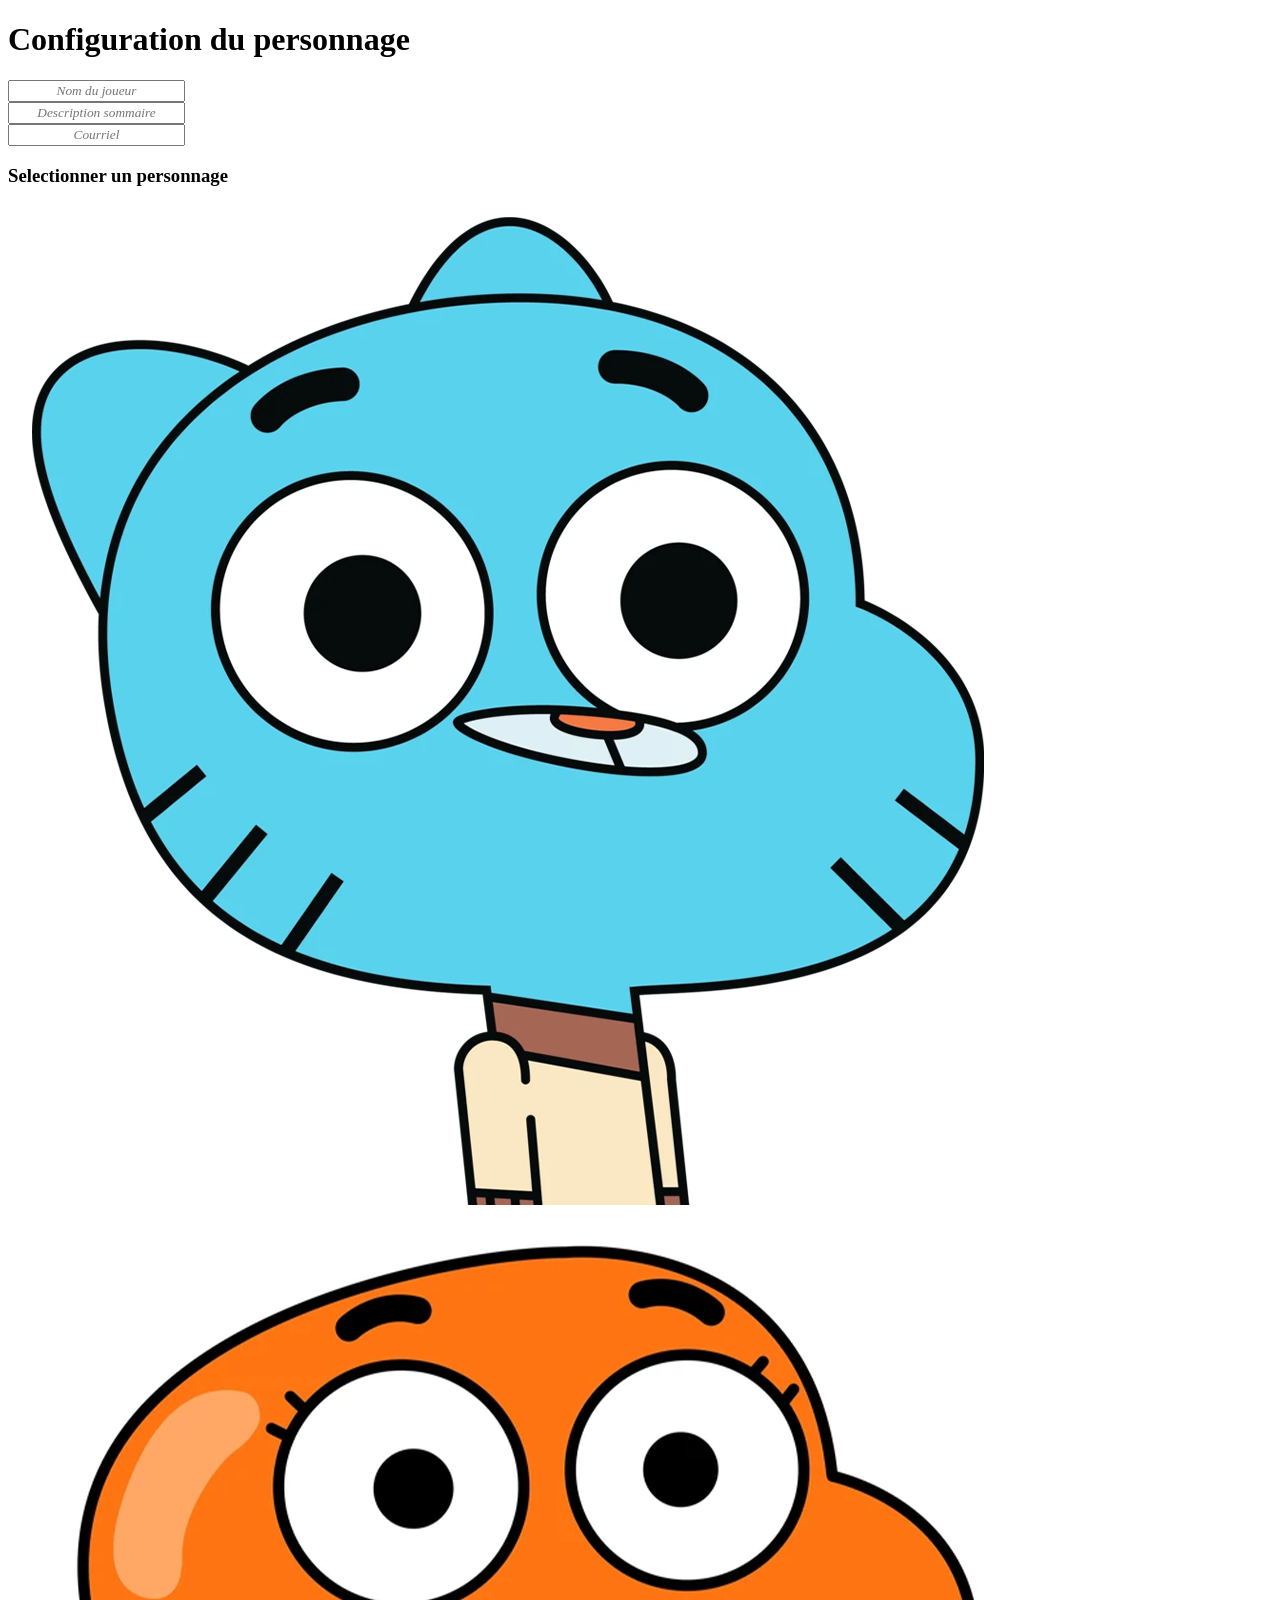
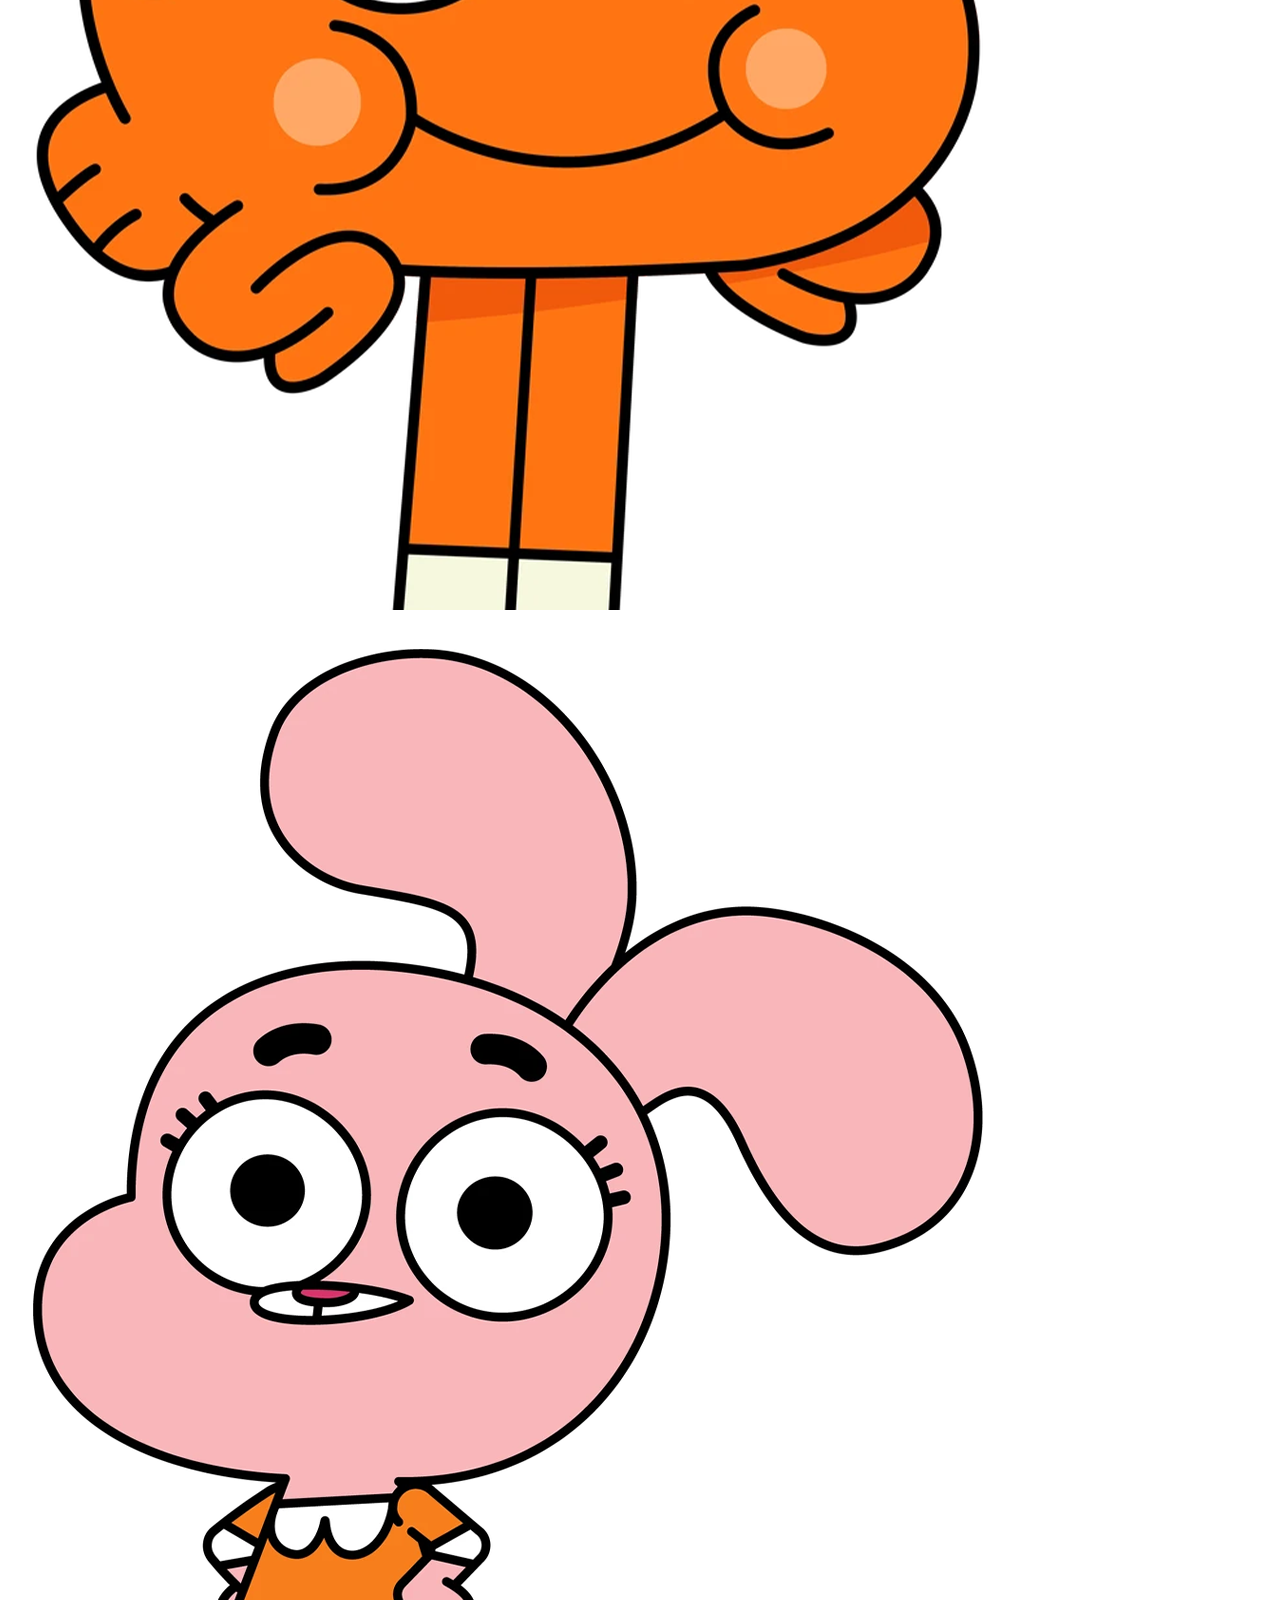
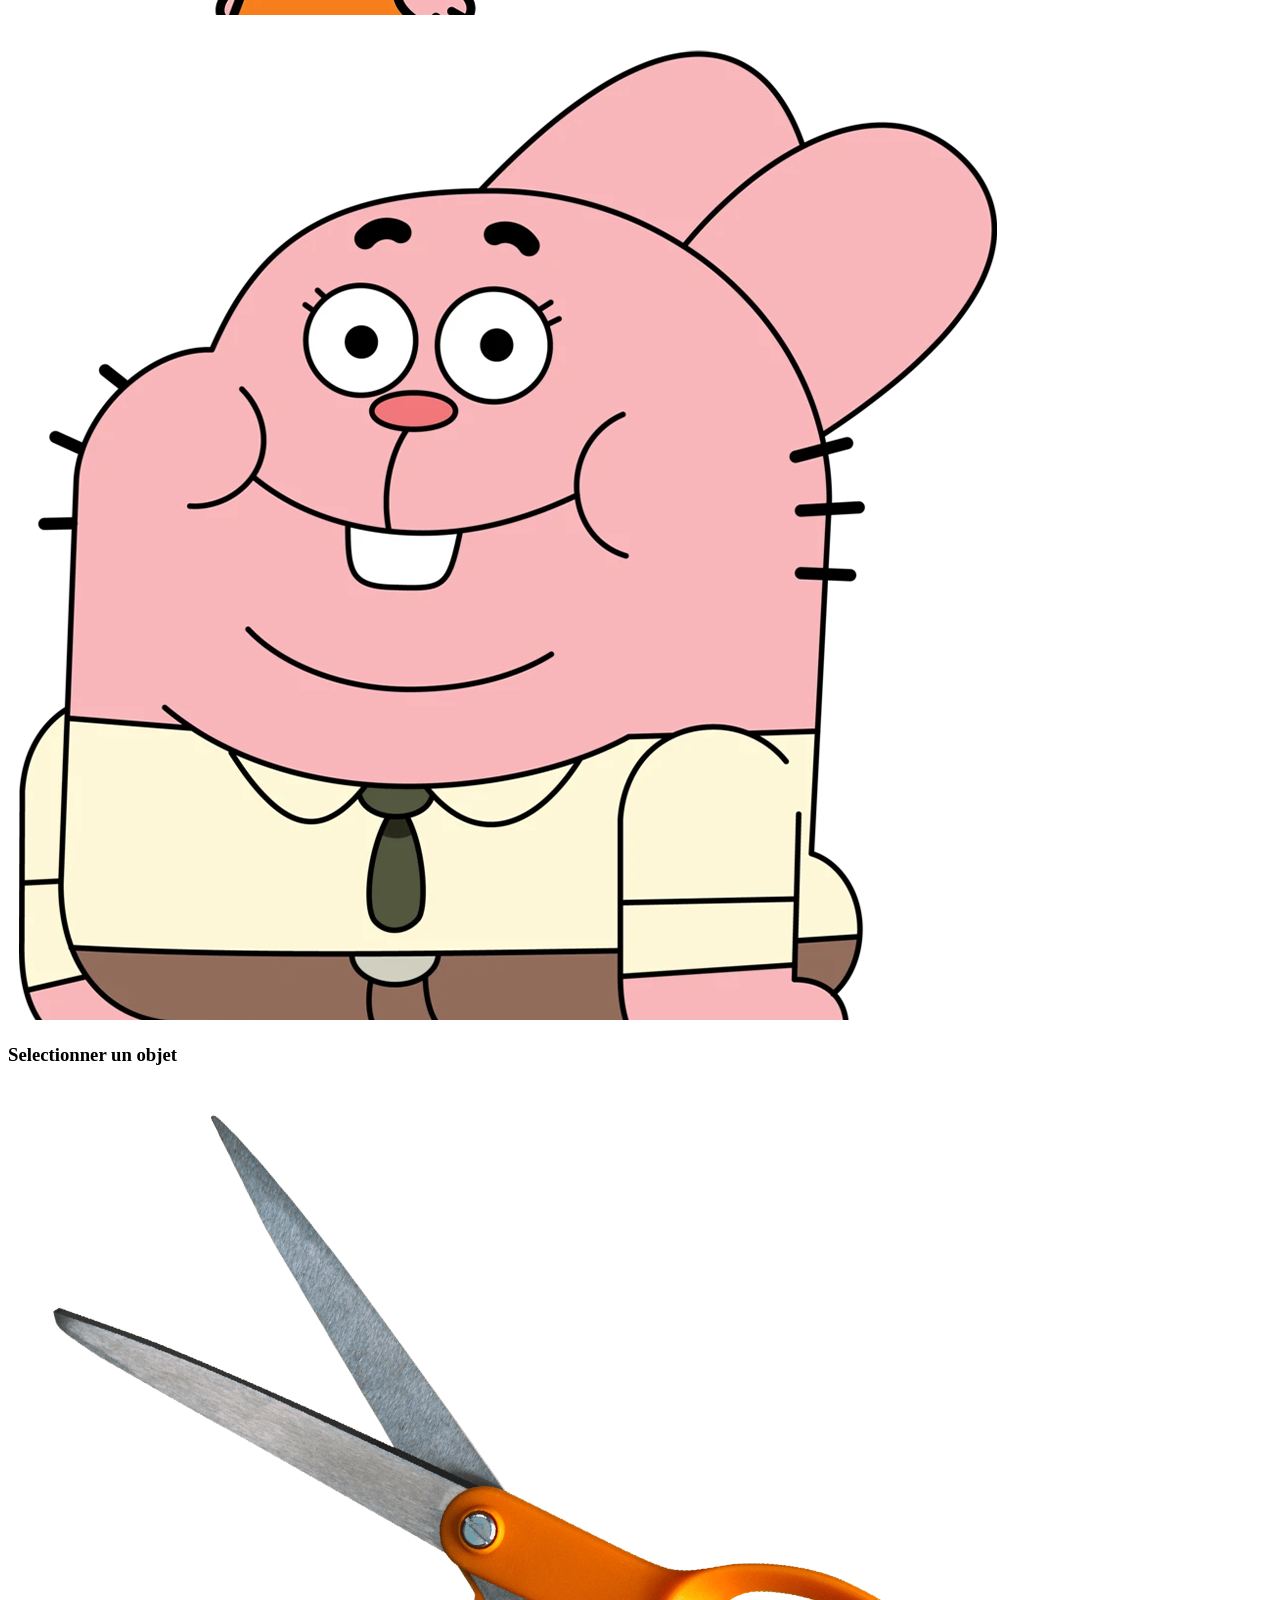
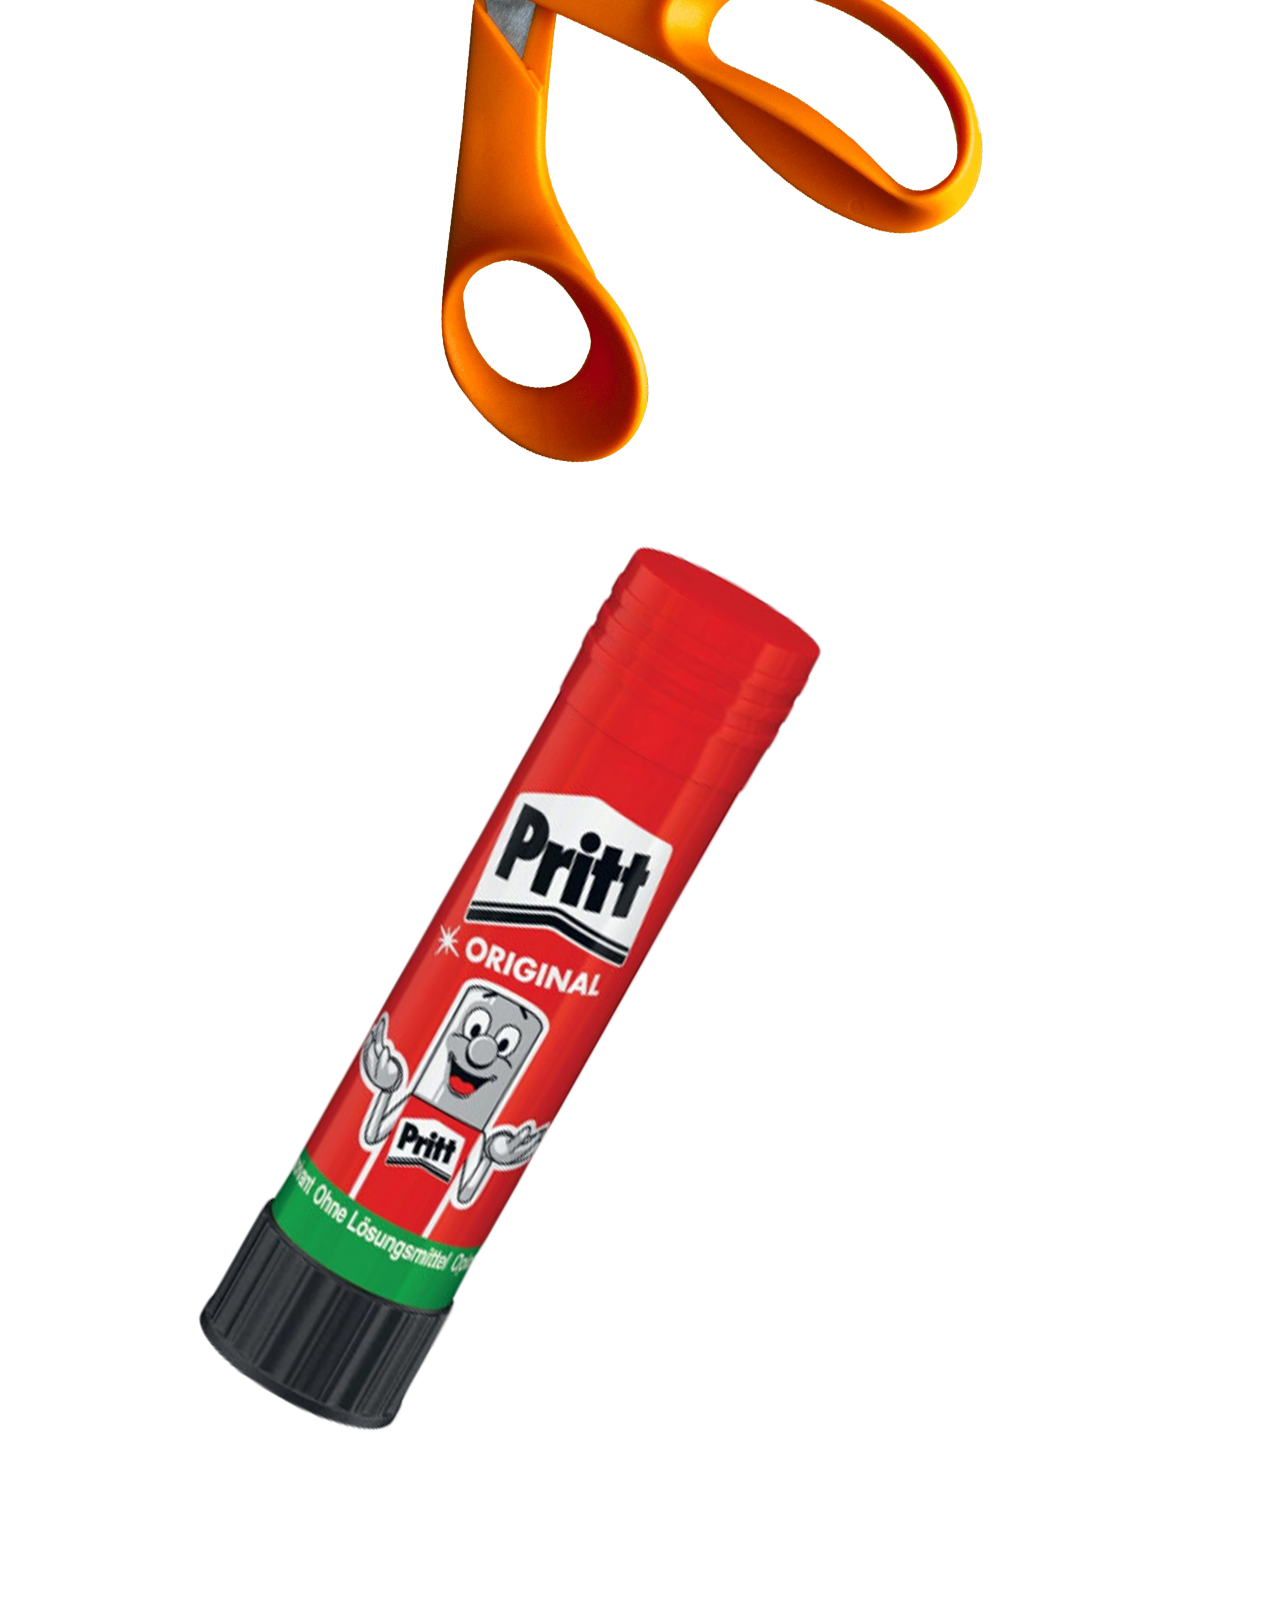
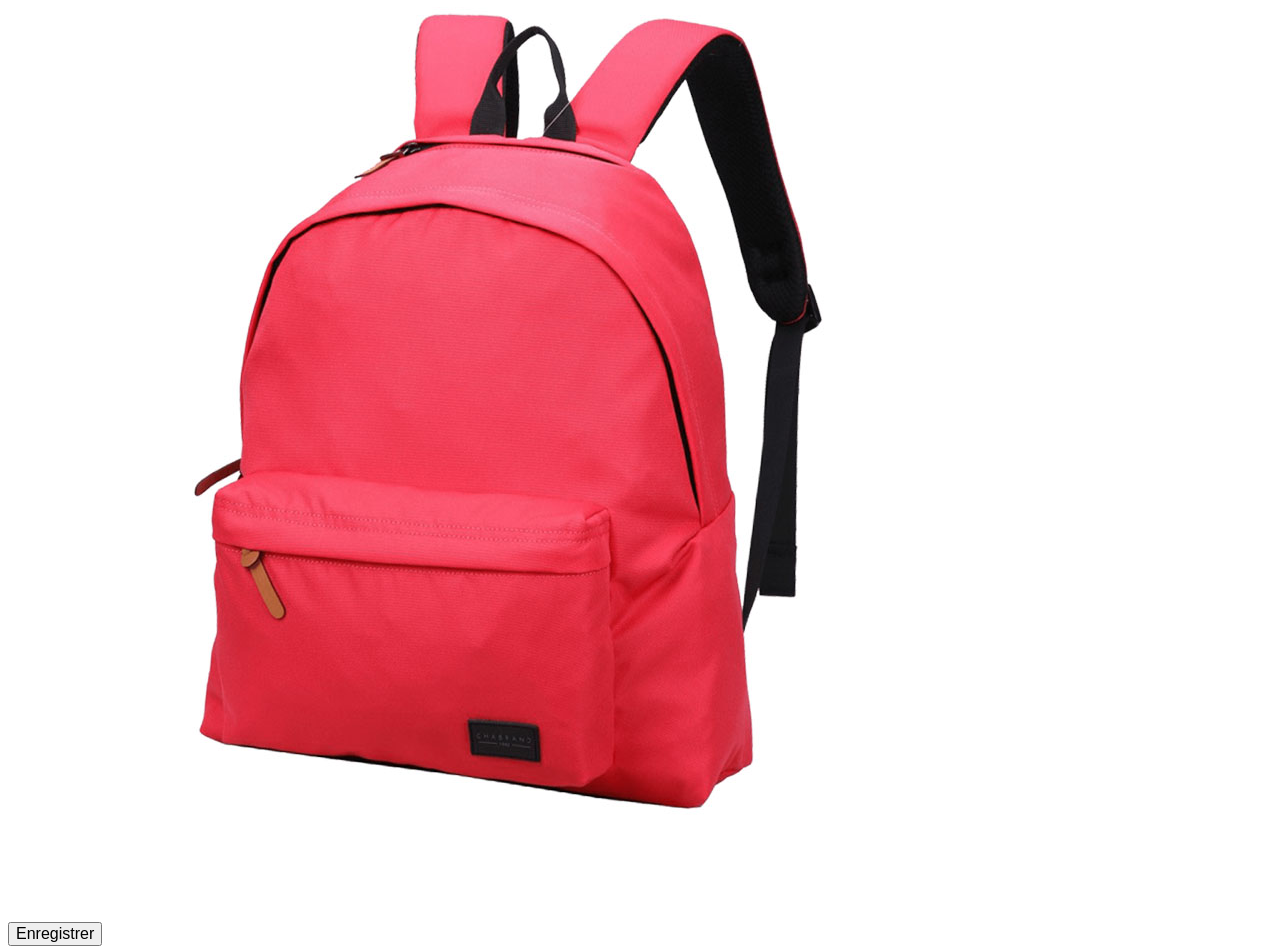
==== configurateur.html @ c9b5bcba "Ajout des image dans le formulaire (données Input)" ====
<!DOCTYPE html>
<html lang="en">
<head>
  <meta charset="UTF-8">
  <meta name="viewport" content="width=device-width, initial-scale=1.0">
  <title>Configurateur</title>
  <link rel="stylesheet" href="../420-3WE-BB-TP01/CSS/style_configurateur.css">    
  <link rel="stylesheet" href="../420-3WE-BB-TP01/CSS/w3_library.css">
</head>
<style>
/* HIDE RADIO */
[type=radio] { 
  position: absolute;
  opacity: 0;
  width: 0;
  height: 0;
}

/* CHECKED STYLES */
[type=radio]:checked + img {
  filter: grayscale(0);
}

  input{
    font-family: Poppins;
    font-weight:700;
    text-align: center;
  }

  input::placeholder{
    font-style: italic;
    font-weight:300;
    font-family: Poppins;
  }

  h1,h2,h3,h4,h5,h6 {font-family: Poppins;
  font-weight: 900;}

  button{
  font-size: medium;
  }

</style>

<body>
  <div class="w3-container  w3-widht w3-display-middle w3-half w3-round-xlarge Background w3-text-white" style="height: 640px;">

    <h1 class="h1 w3-center w3-margin">Configuration du personnage</h1>

    <form class="w3-container w3-center" action="">
      
      <input placeholder="Nom du joueur" type="text" class="w3-input w3-border w3-round" required>
      <br>
      <input placeholder="Description sommaire" type="text" class="w3-input w3-border w3-round" required>
      <br>
      <input placeholder="Courriel" type="email" class="w3-input w3-border w3-round" required>
      <h3>Selectionner un personnage</p>
      <div >

      <label>
        <input type="radio" name="personnage" value="Gumball" required>
        <img src="Images/Gumball_logo.png" class="w3-grayscale-max w3-light-grey w3-round-xlarge w3-margin-left Img" alt="Gumball">
      </label>

      <label>
        <input type="radio" name="personnage" value="Darwin" required>
        <img src="Images/Darwin_logo.png" class="w3-grayscale-max w3-light-grey w3-round-xlarge w3-margin-left Img" alt="Darwin">
      </label>

      <label>
        <input type="radio" name="personnage" value="Anais" required>
        <img src="Images/Anais_logo.png" class="w3-grayscale-max w3-light-grey w3-round-xlarge w3-margin-left Img" alt="Anais">
      </label>

      <label>
        <input type="radio" name="personnage" value="Richard" required>
        <img src="Images/Richard_logo.png" class="w3-grayscale-max w3-light-grey w3-round-xlarge w3-margin-left Img" alt="Richard">
      </label>

    </div>
      <h3>Selectionner un objet</p>
      <div>

        <label>
          <input type="radio" name="Objet" value="Ciseau" required>
          <img src="Images/Ciseau.png" class="w3-grayscale-max w3-light-grey w3-round-xlarge w3-margin-left Img" alt="Ciseau">
        </label>

        <label>
          <input type="radio" name="Objet" value="BatonDeColle" required>
          <img src="Images/BatonDeColle.png" class="w3-grayscale-max w3-light-grey w3-round-xlarge w3-margin-left Img" alt="BatonDeColle">
        </label>

        <label>
          <input type="radio" name="Objet" value="SacADos" required>
          <img src="Images/SacADos.jpg" class="w3-grayscale-max w3-light-grey w3-round-xlarge w3-margin-left Img" alt="SacADos">
        </label>

    </div>
      <br>
      <button class="w3-button w3-white w3-round-large w3-display-bottomright w3-margin" >Enregistrer</button>
      
    </form>


  </div>


</body>
</html>
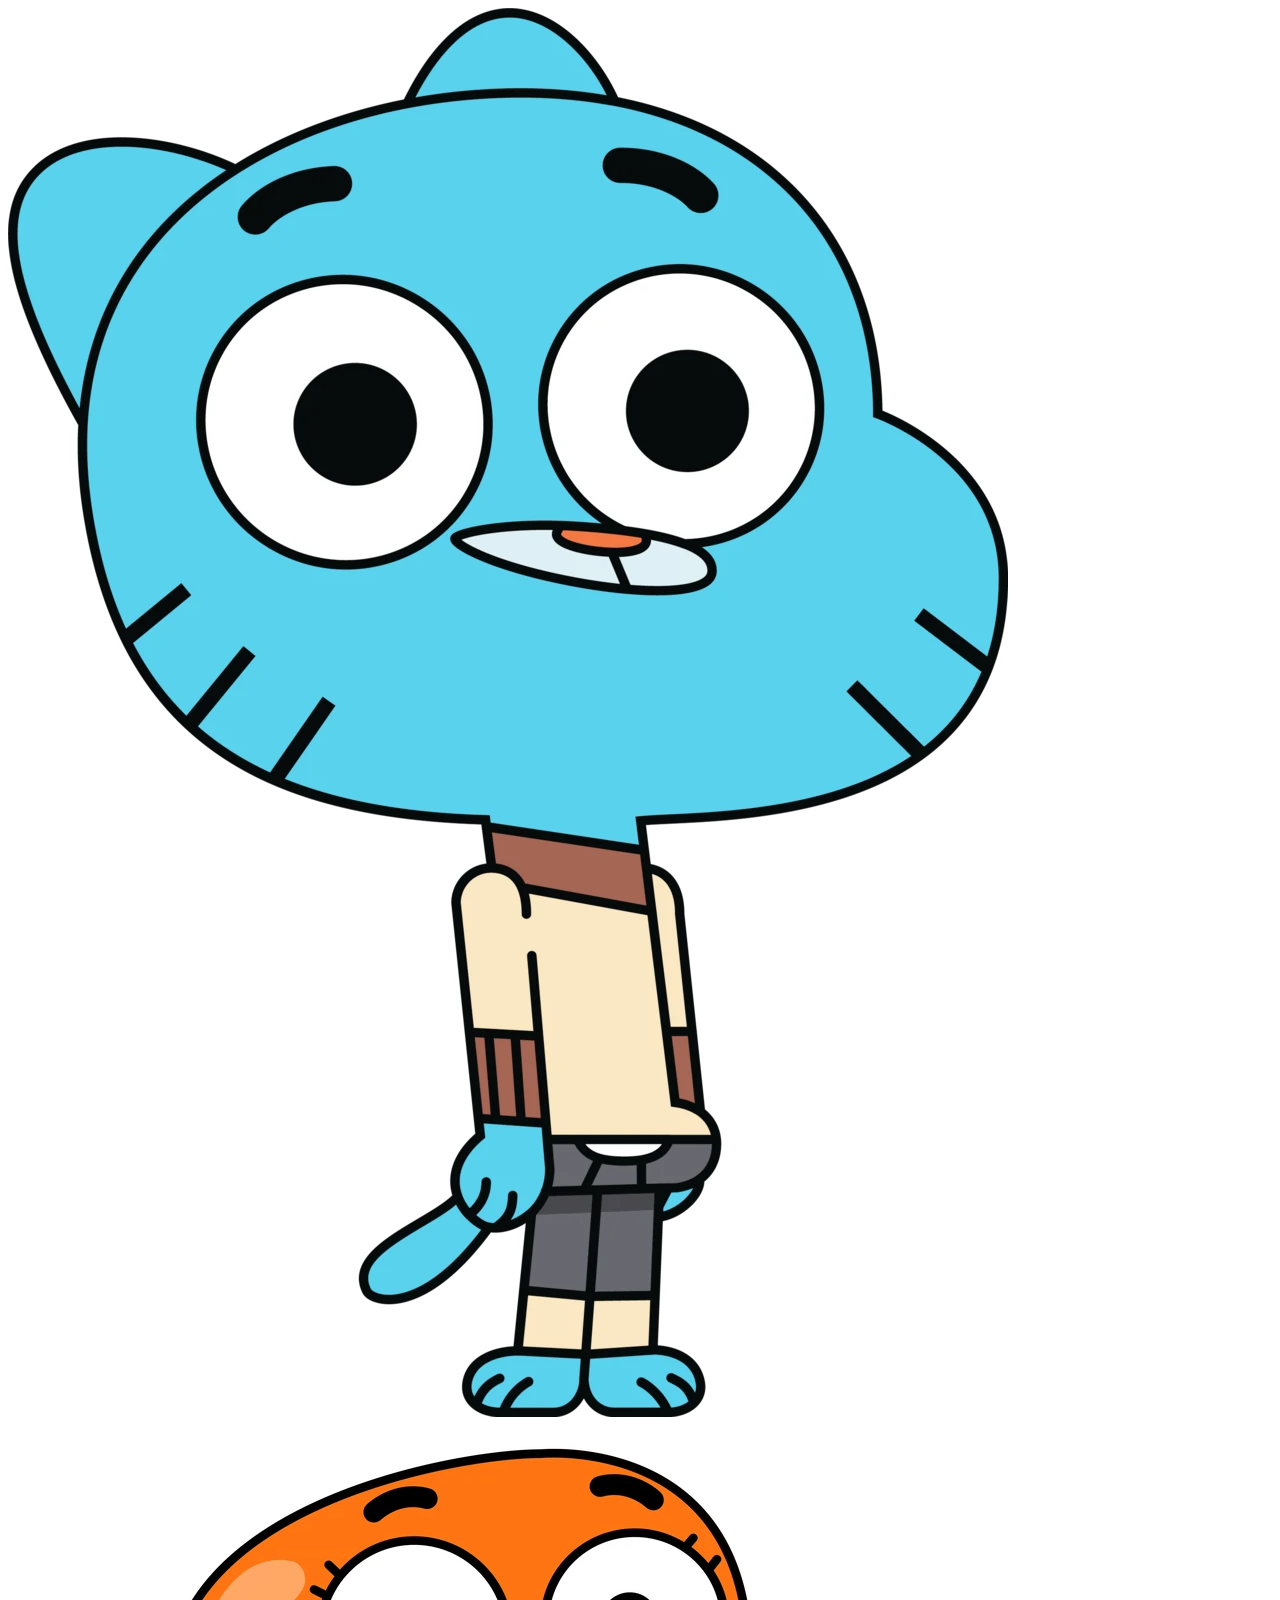
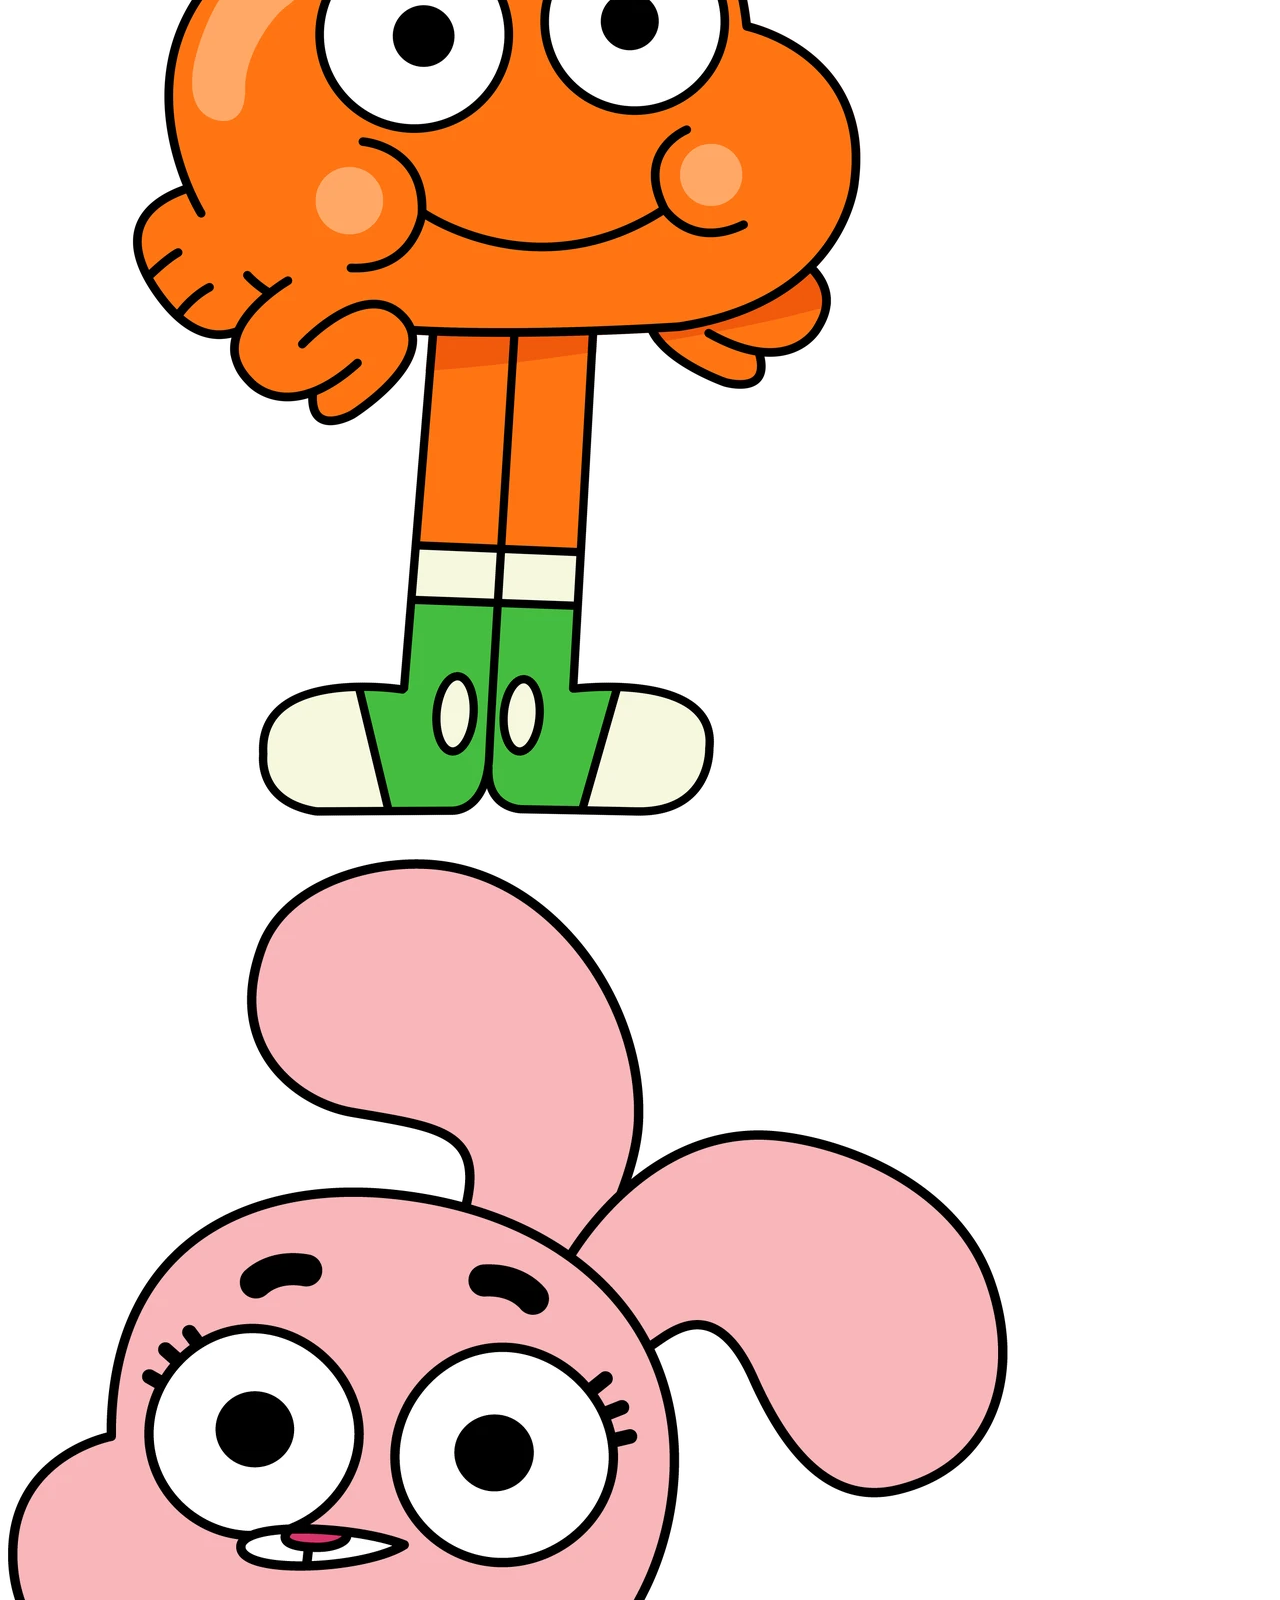
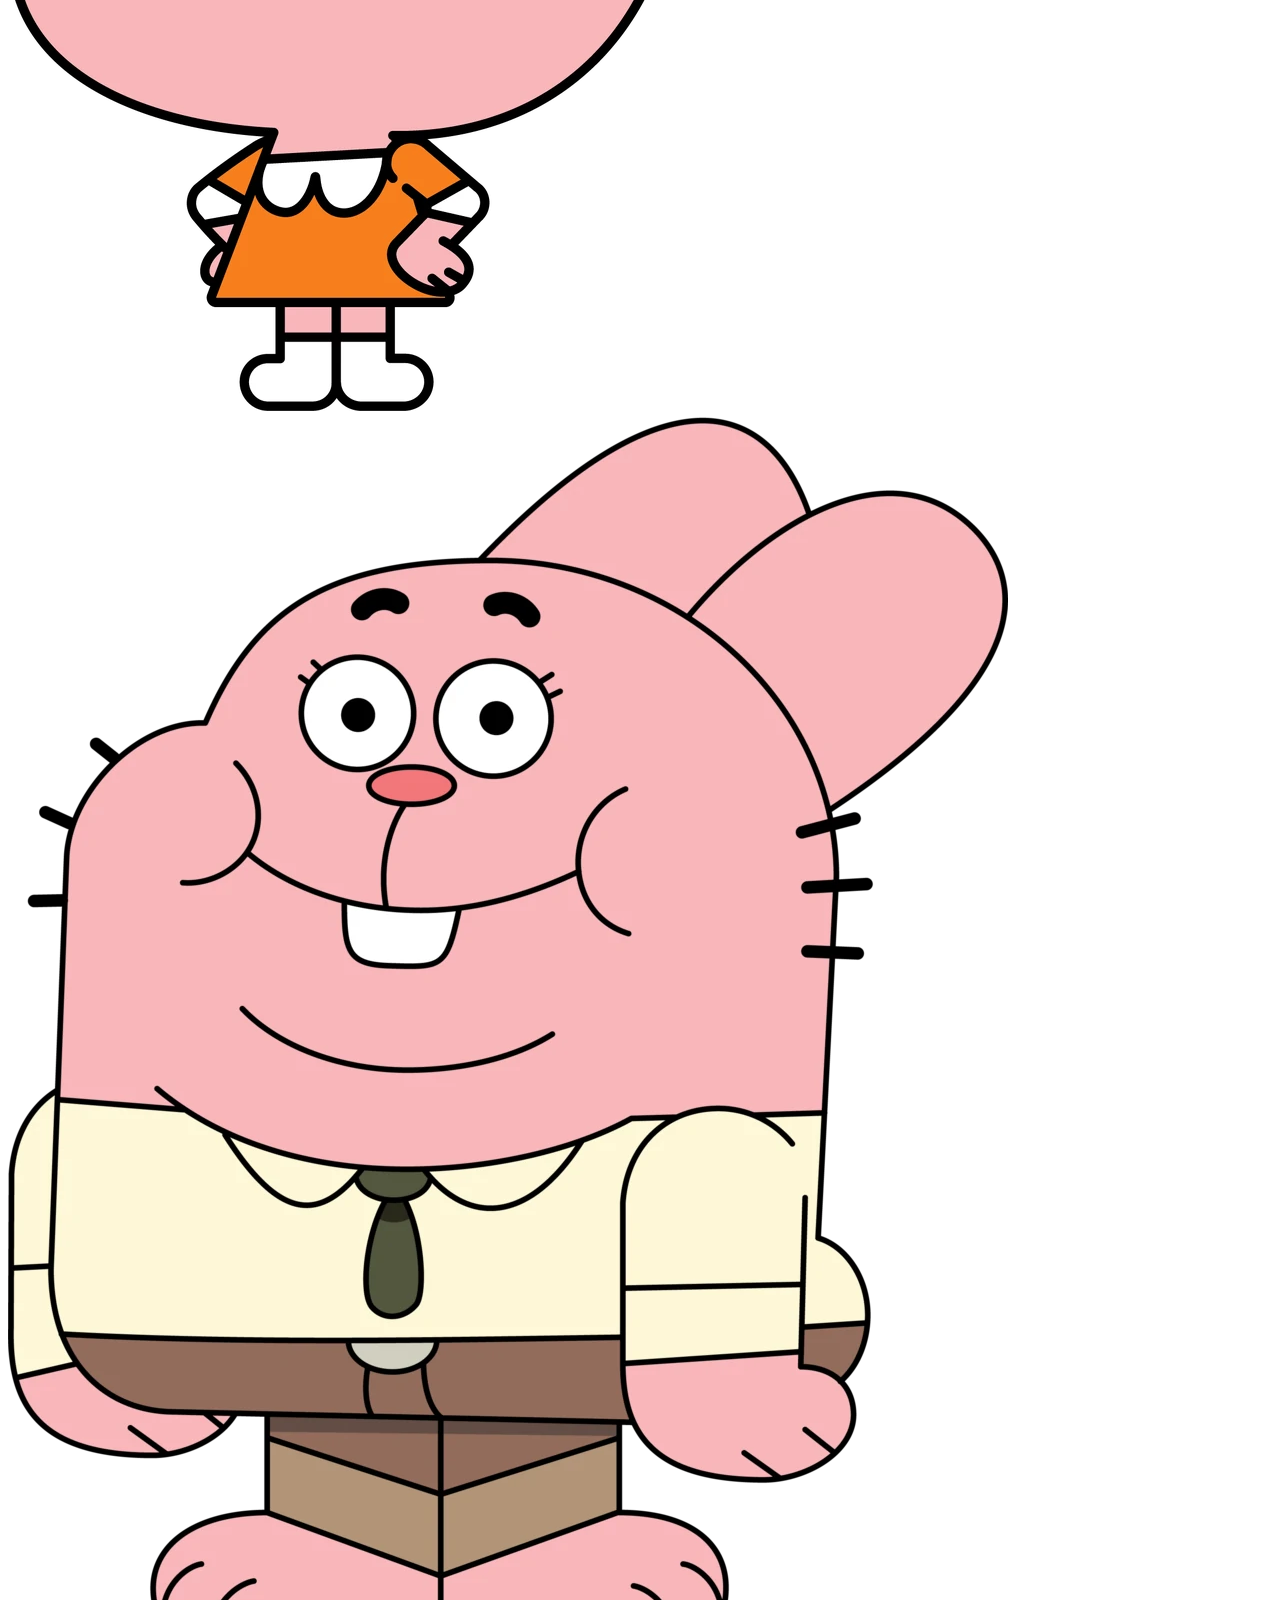
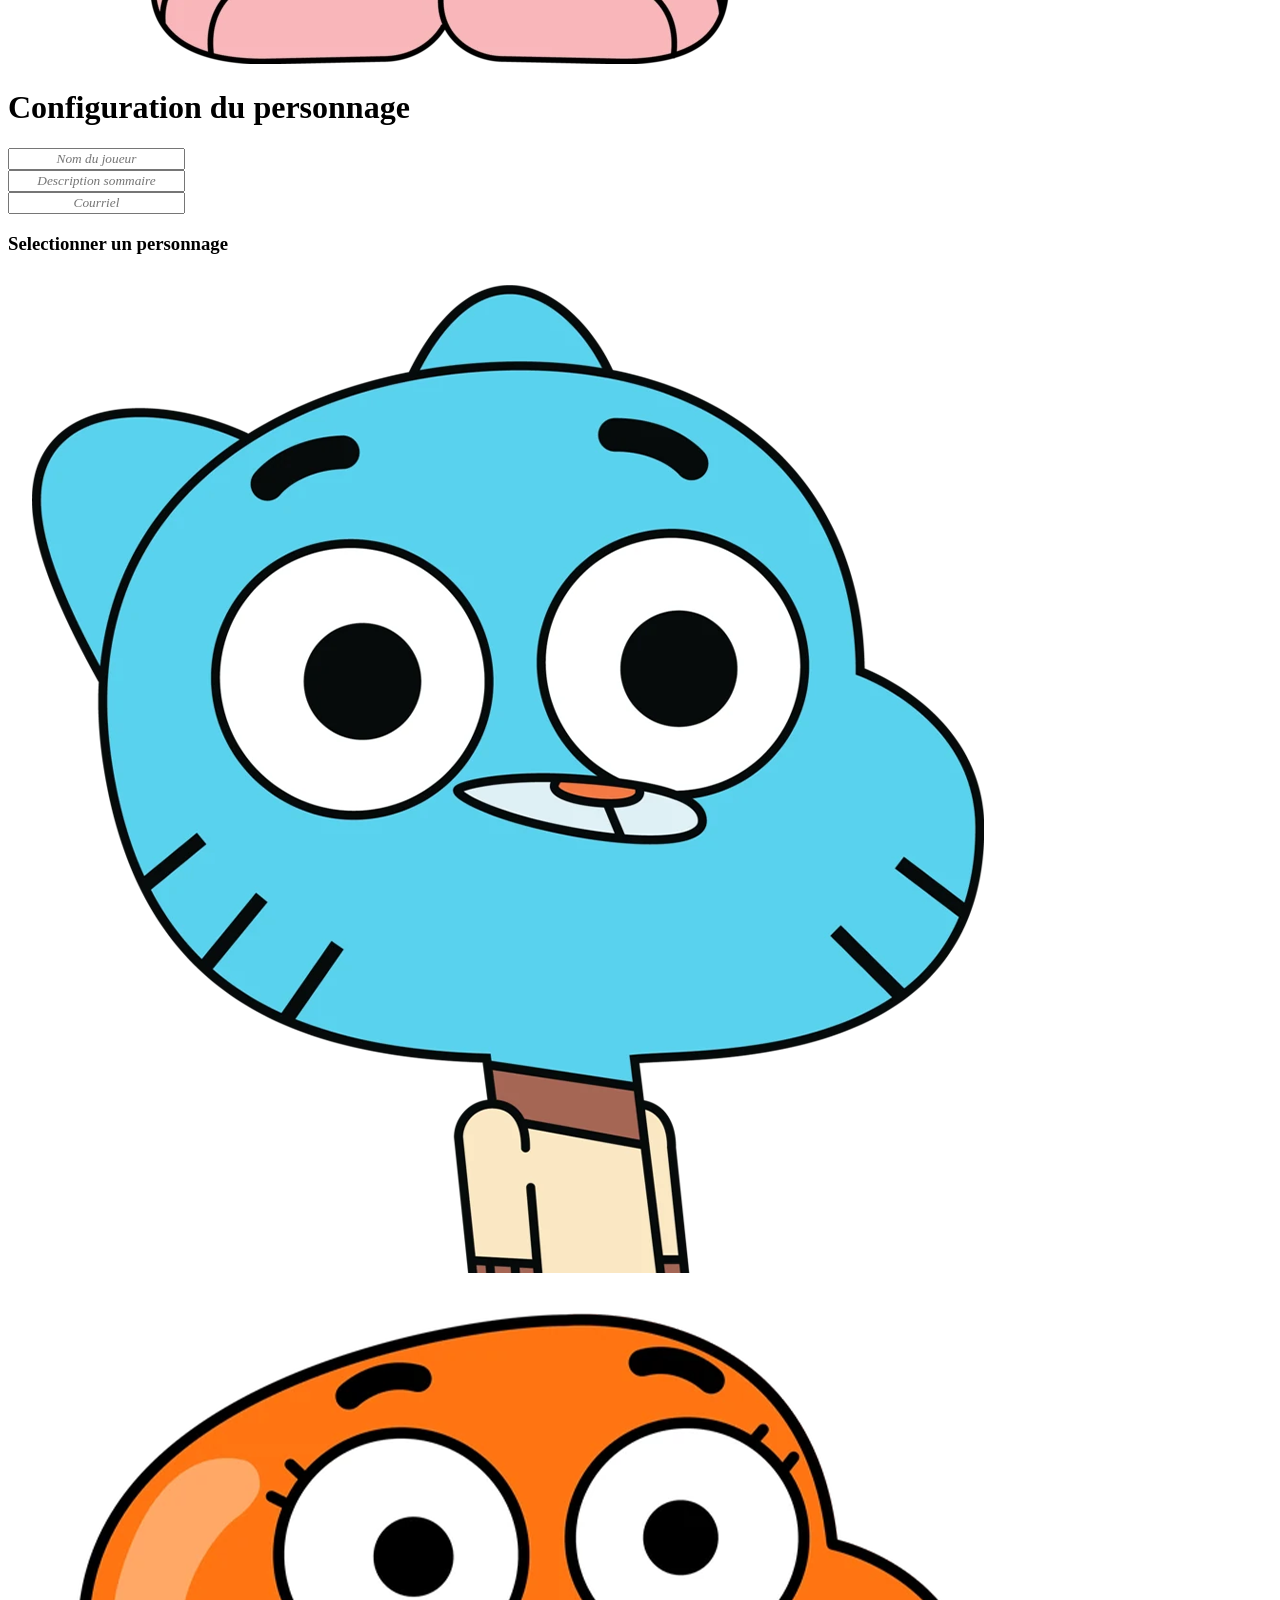
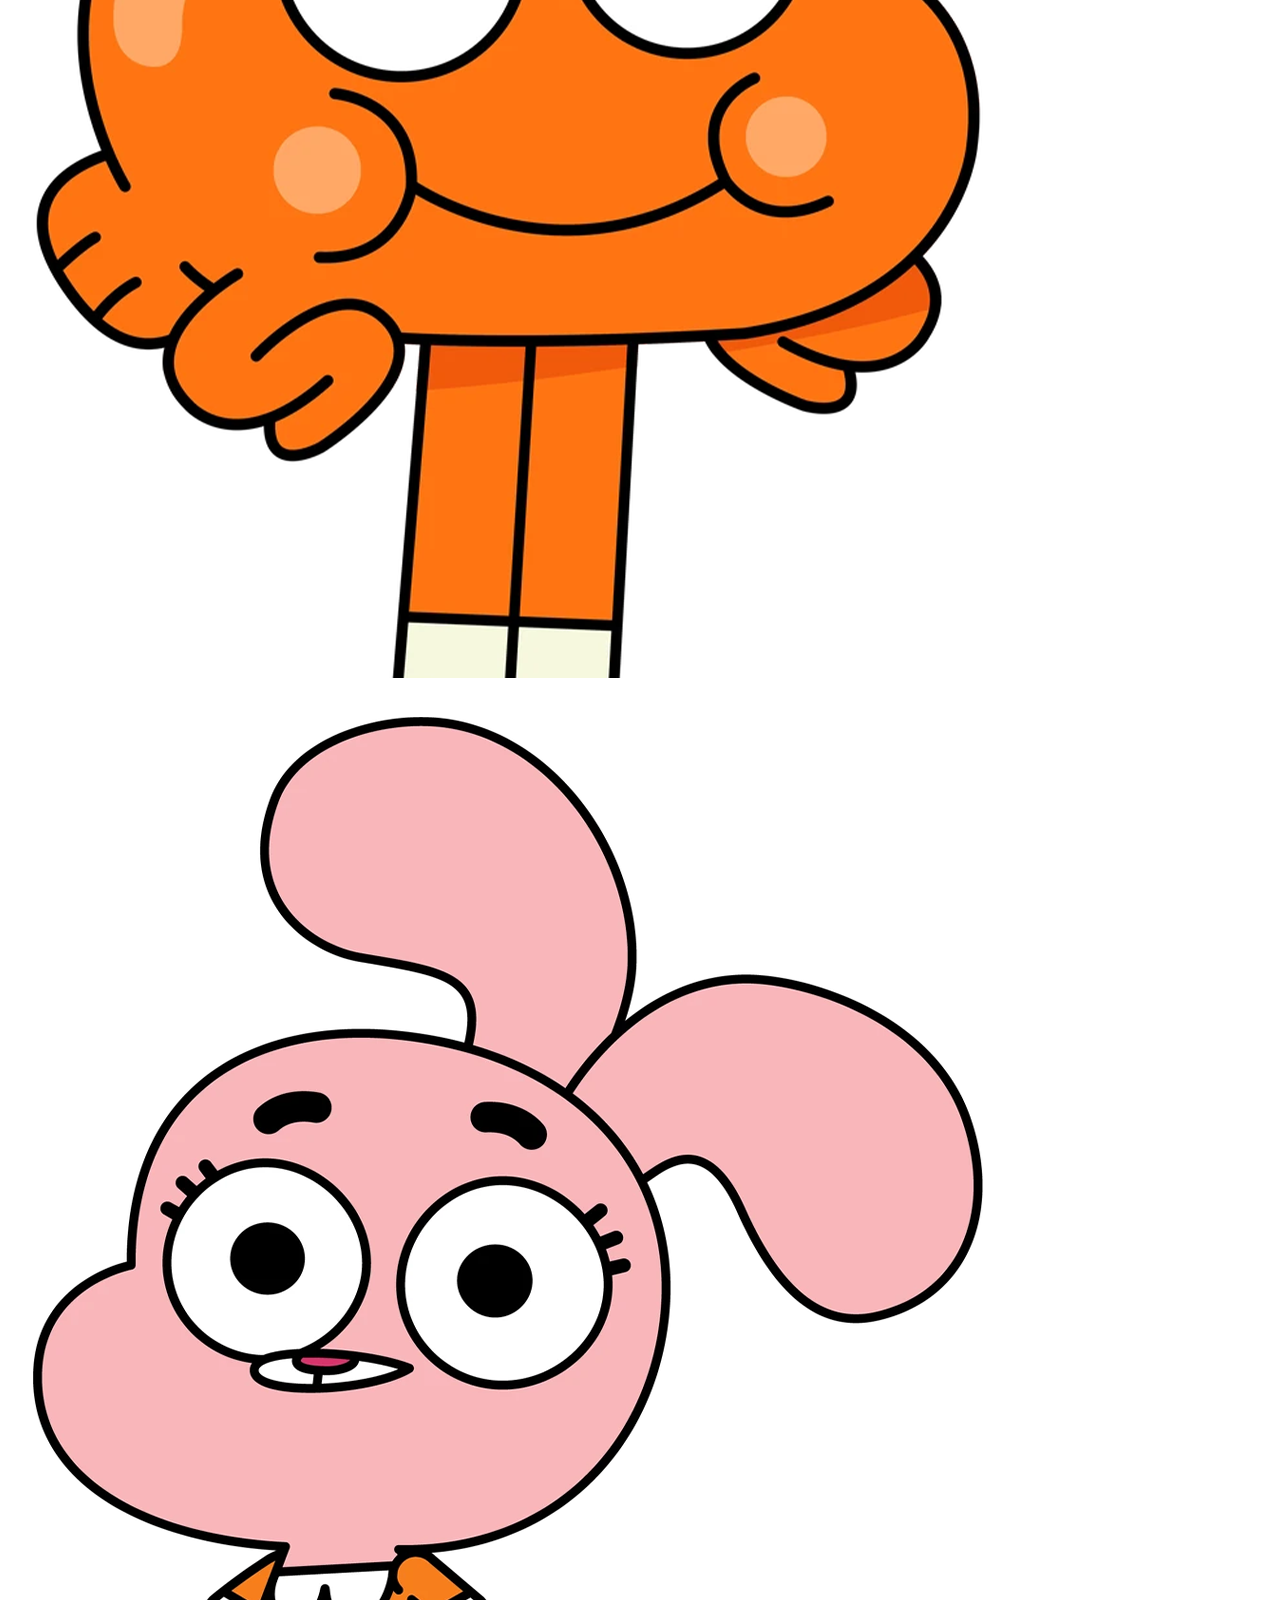
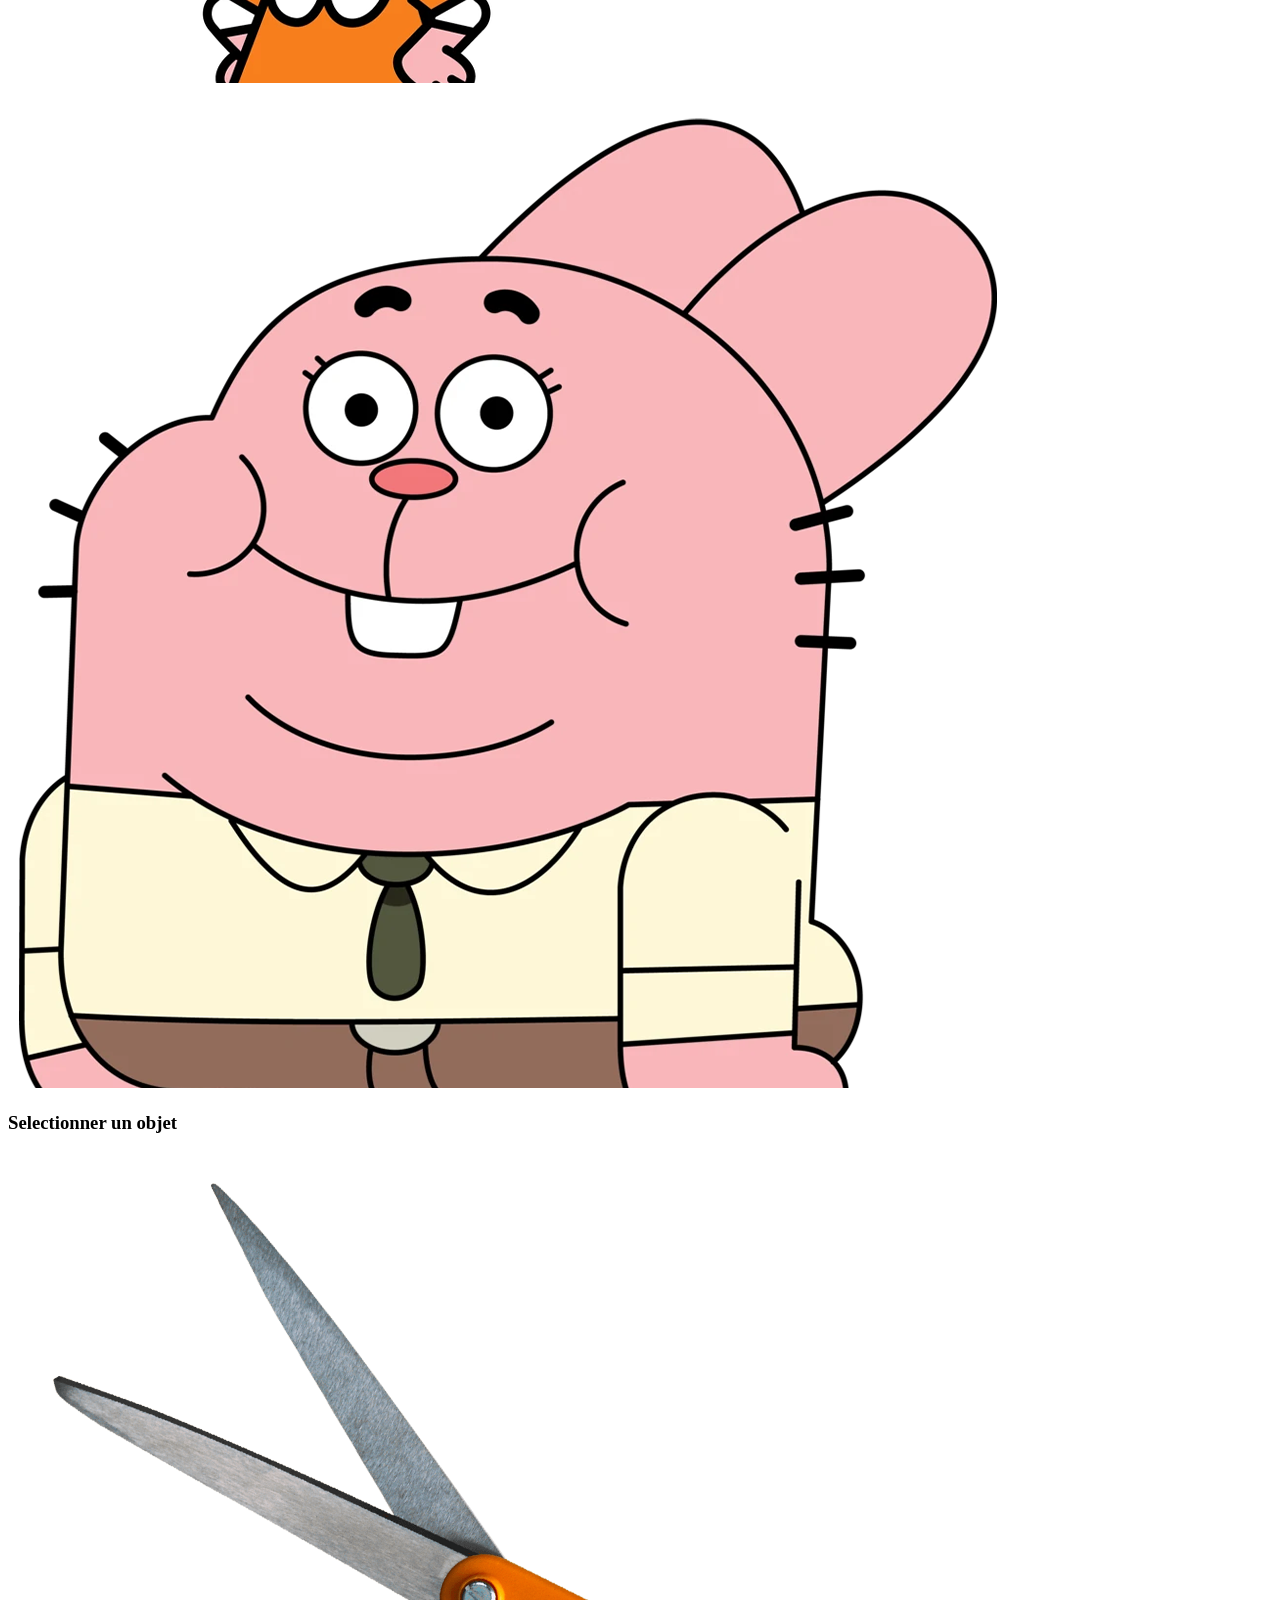
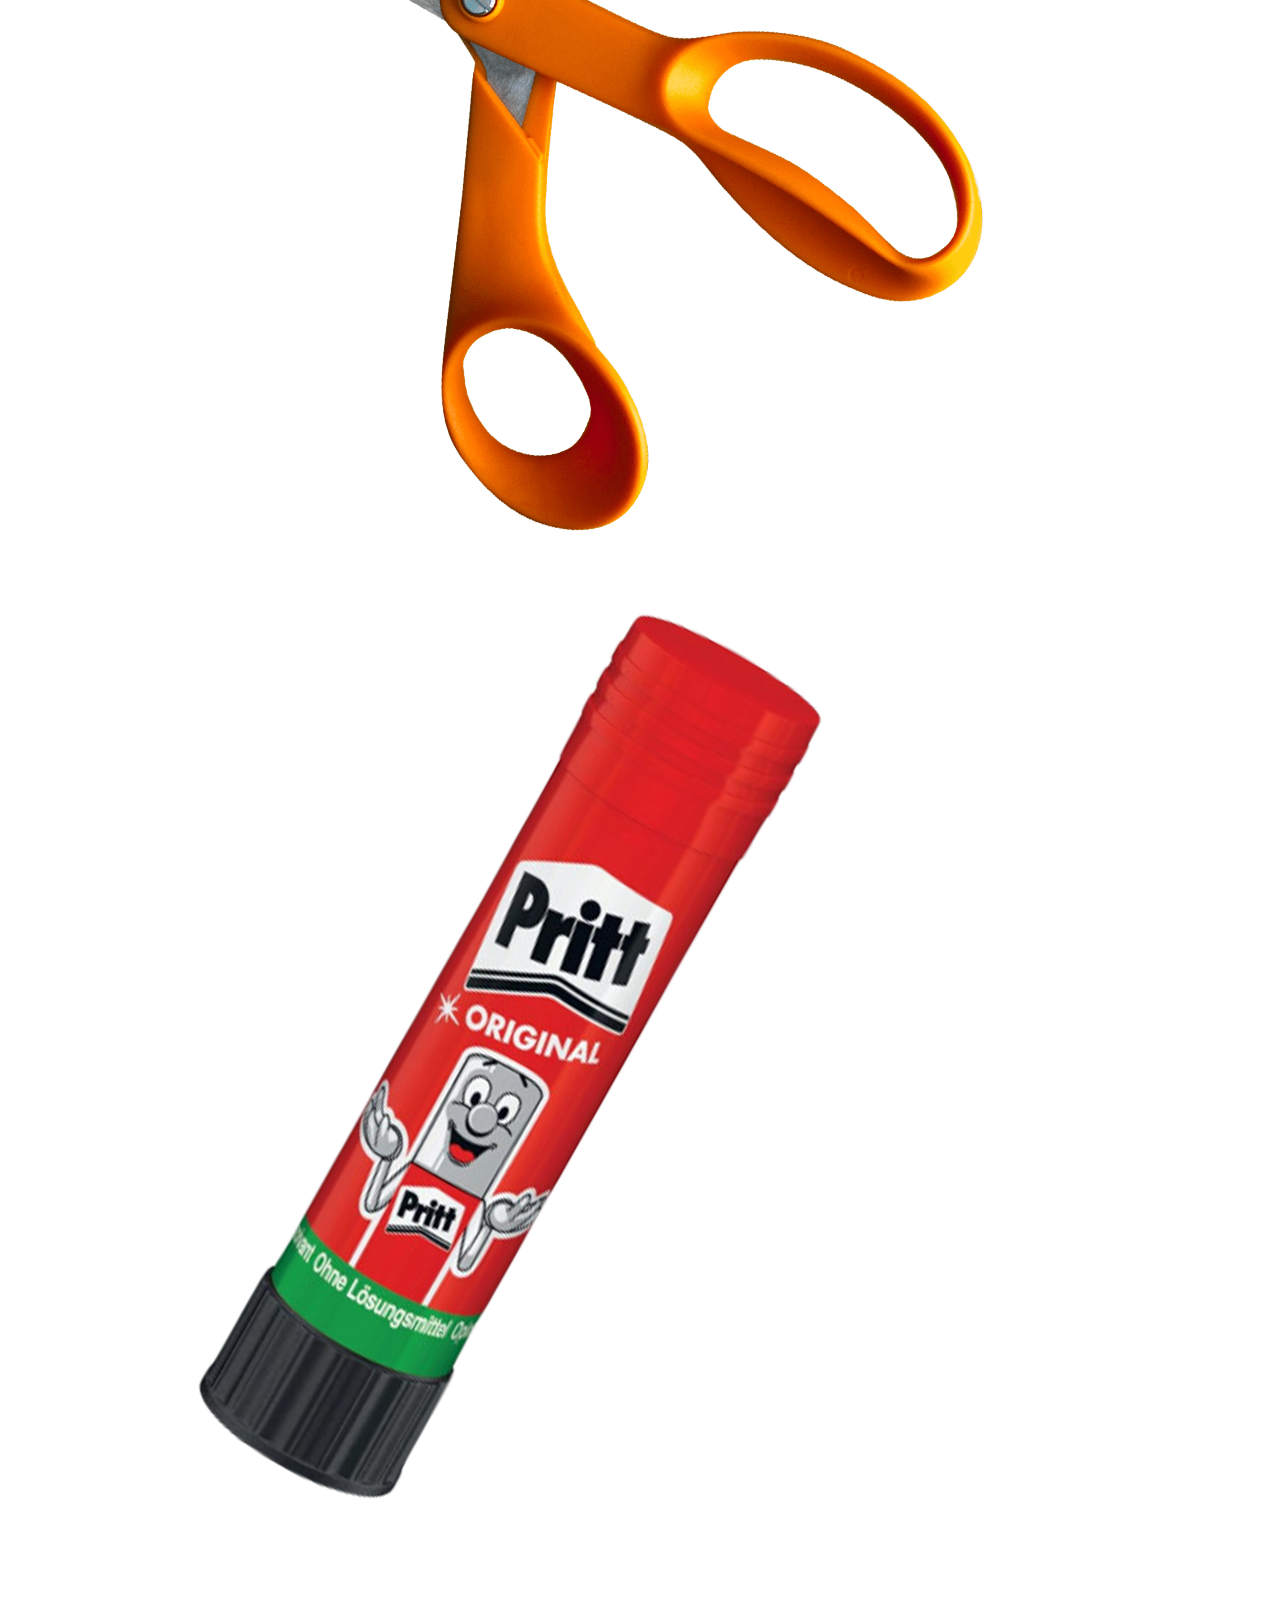
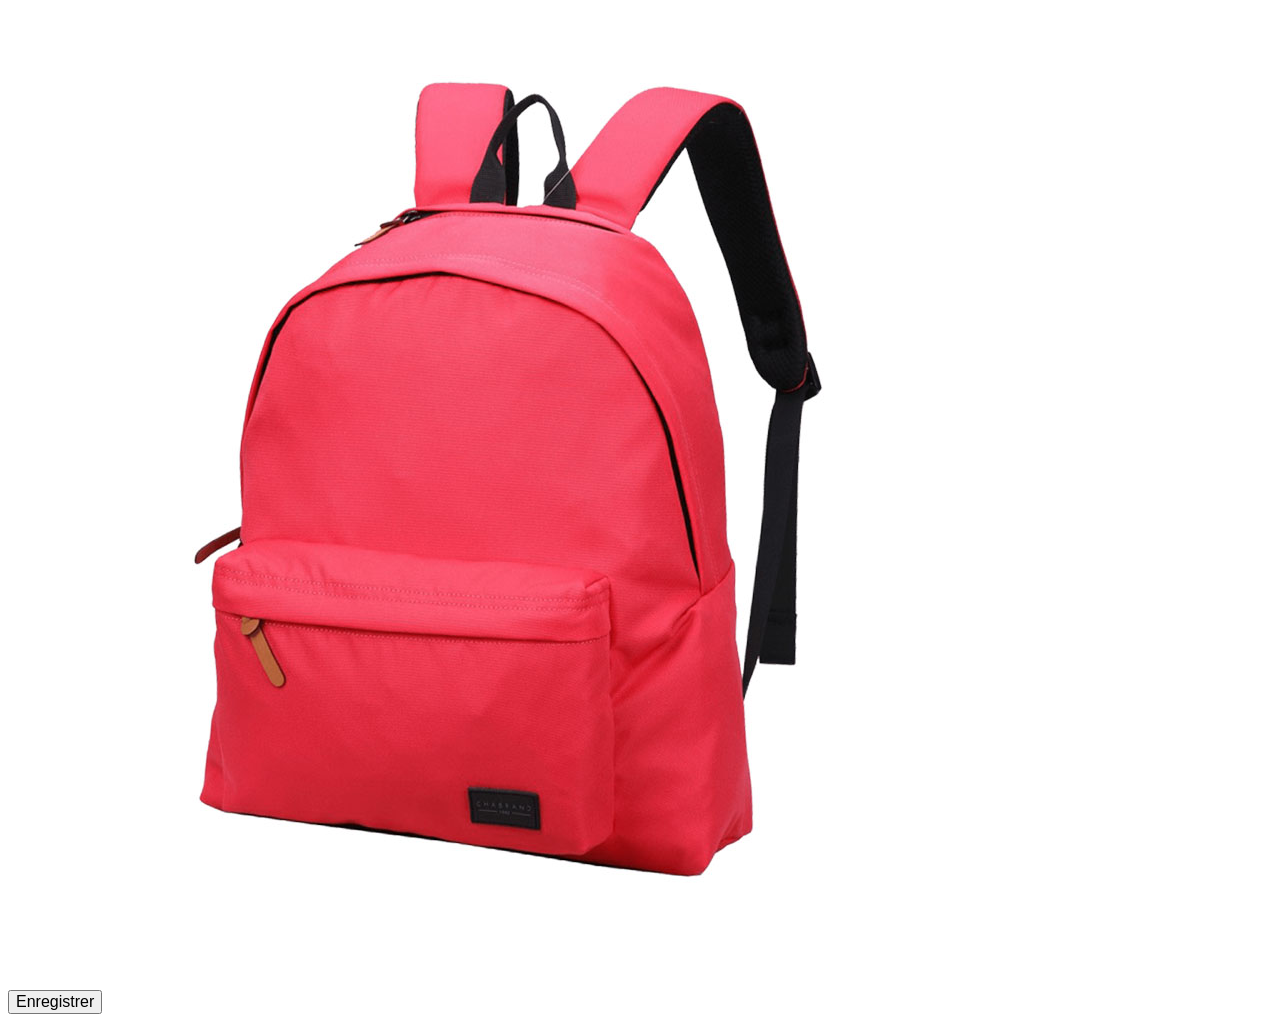
==== commit 9c5ec176: "Configurateur avancement" ====
--- a/configurateur.html
+++ b/configurateur.html
@@ -1,19 +1,20 @@
 <!DOCTYPE html>
-<html lang="en">
+<html lang="fr-ca">
 <head>
   <meta charset="UTF-8">
   <meta name="viewport" content="width=device-width, initial-scale=1.0">
   <title>Configurateur</title>
   <link rel="stylesheet" href="../420-3WE-BB-TP01/CSS/style_configurateur.css">    
   <link rel="stylesheet" href="../420-3WE-BB-TP01/CSS/w3_library.css">
+  <script src="Javascript/JS_configurateur.js"></script>
+  
 </head>
 <style>
 /* HIDE RADIO */
 [type=radio] { 
   position: absolute;
   opacity: 0;
-  width: 0;
-  height: 0;
+  left: 480px;
 }
 
 /* CHECKED STYLES */
@@ -40,42 +41,60 @@
   font-size: medium;
   }
 
+  
+
 </style>
 
 <body>
+
+  <img id="Gumball" src="Images/Gumball.png" alt="">
+
+  <img id="Darwin" src="Images/Darwin.png" alt="">
+
+  <img id="Anais" src="Images/Anais.png" alt="">
+
+  <img id="Richard" src="Images/Richard.png" alt="">
+  
+
   <div class="w3-container  w3-widht w3-display-middle w3-half w3-round-xlarge Background w3-text-white" style="height: 640px;">
 
     <h1 class="h1 w3-center w3-margin">Configuration du personnage</h1>
 
-    <form class="w3-container w3-center" action="">
+    <form class="w3-container w3-center" action="configurateur.html" method="post">
       
-      <input placeholder="Nom du joueur" type="text" class="w3-input w3-border w3-round" required>
+      <input id="Nom-du-joueur"placeholder="Nom du joueur" type="text" class="w3-input w3-border w3-round" required>
       <br>
-      <input placeholder="Description sommaire" type="text" class="w3-input w3-border w3-round" required>
+      <input id="Desciption-sommaire" placeholder="Description sommaire" type="text" class="w3-input w3-border w3-round" required>
       <br>
-      <input placeholder="Courriel" type="email" class="w3-input w3-border w3-round" required>
+      <input id="courriel" placeholder="Courriel" type="email" class="w3-input w3-border w3-round" required>
       <h3>Selectionner un personnage</p>
-      <div >
-
-      <label>
-        <input type="radio" name="personnage" value="Gumball" required>
+     
+     
+     
+     
+      <div >     
+        <label>
+        <input onclick="Selectionner()" type="radio" name="personnage" value="Gumball" required>
         <img src="Images/Gumball_logo.png" class="w3-grayscale-max w3-light-grey w3-round-xlarge w3-margin-left Img" alt="Gumball">
       </label>
 
       <label>
-        <input type="radio" name="personnage" value="Darwin" required>
+        <input onclick="Selectionner()" id="Darwin" type="radio" name="personnage" value="Darwin" required>
         <img src="Images/Darwin_logo.png" class="w3-grayscale-max w3-light-grey w3-round-xlarge w3-margin-left Img" alt="Darwin">
       </label>
 
       <label>
-        <input type="radio" name="personnage" value="Anais" required>
+        <input onclick="Selectionner()" id="Anais" type="radio" name="personnage" value="Anais" required>
         <img src="Images/Anais_logo.png" class="w3-grayscale-max w3-light-grey w3-round-xlarge w3-margin-left Img" alt="Anais">
       </label>
 
       <label>
-        <input type="radio" name="personnage" value="Richard" required>
+        <input onclick="Selectionner()" id="Richard" type="radio" name="personnage" value="Richard" required>
         <img src="Images/Richard_logo.png" class="w3-grayscale-max w3-light-grey w3-round-xlarge w3-margin-left Img" alt="Richard">
       </label>
+
+
+
 
     </div>
       <h3>Selectionner un objet</p>
@@ -98,13 +117,12 @@
 
     </div>
       <br>
-      <button class="w3-button w3-white w3-round-large w3-display-bottomright w3-margin" >Enregistrer</button>
+      <button class="w3-button w3-white w3-round-large w3-display-bottomright w3-margin" onclick="Validation()" >Enregistrer</button>
       
     </form>
-
+  
 
   </div>
 
-
 </body>
 </html>
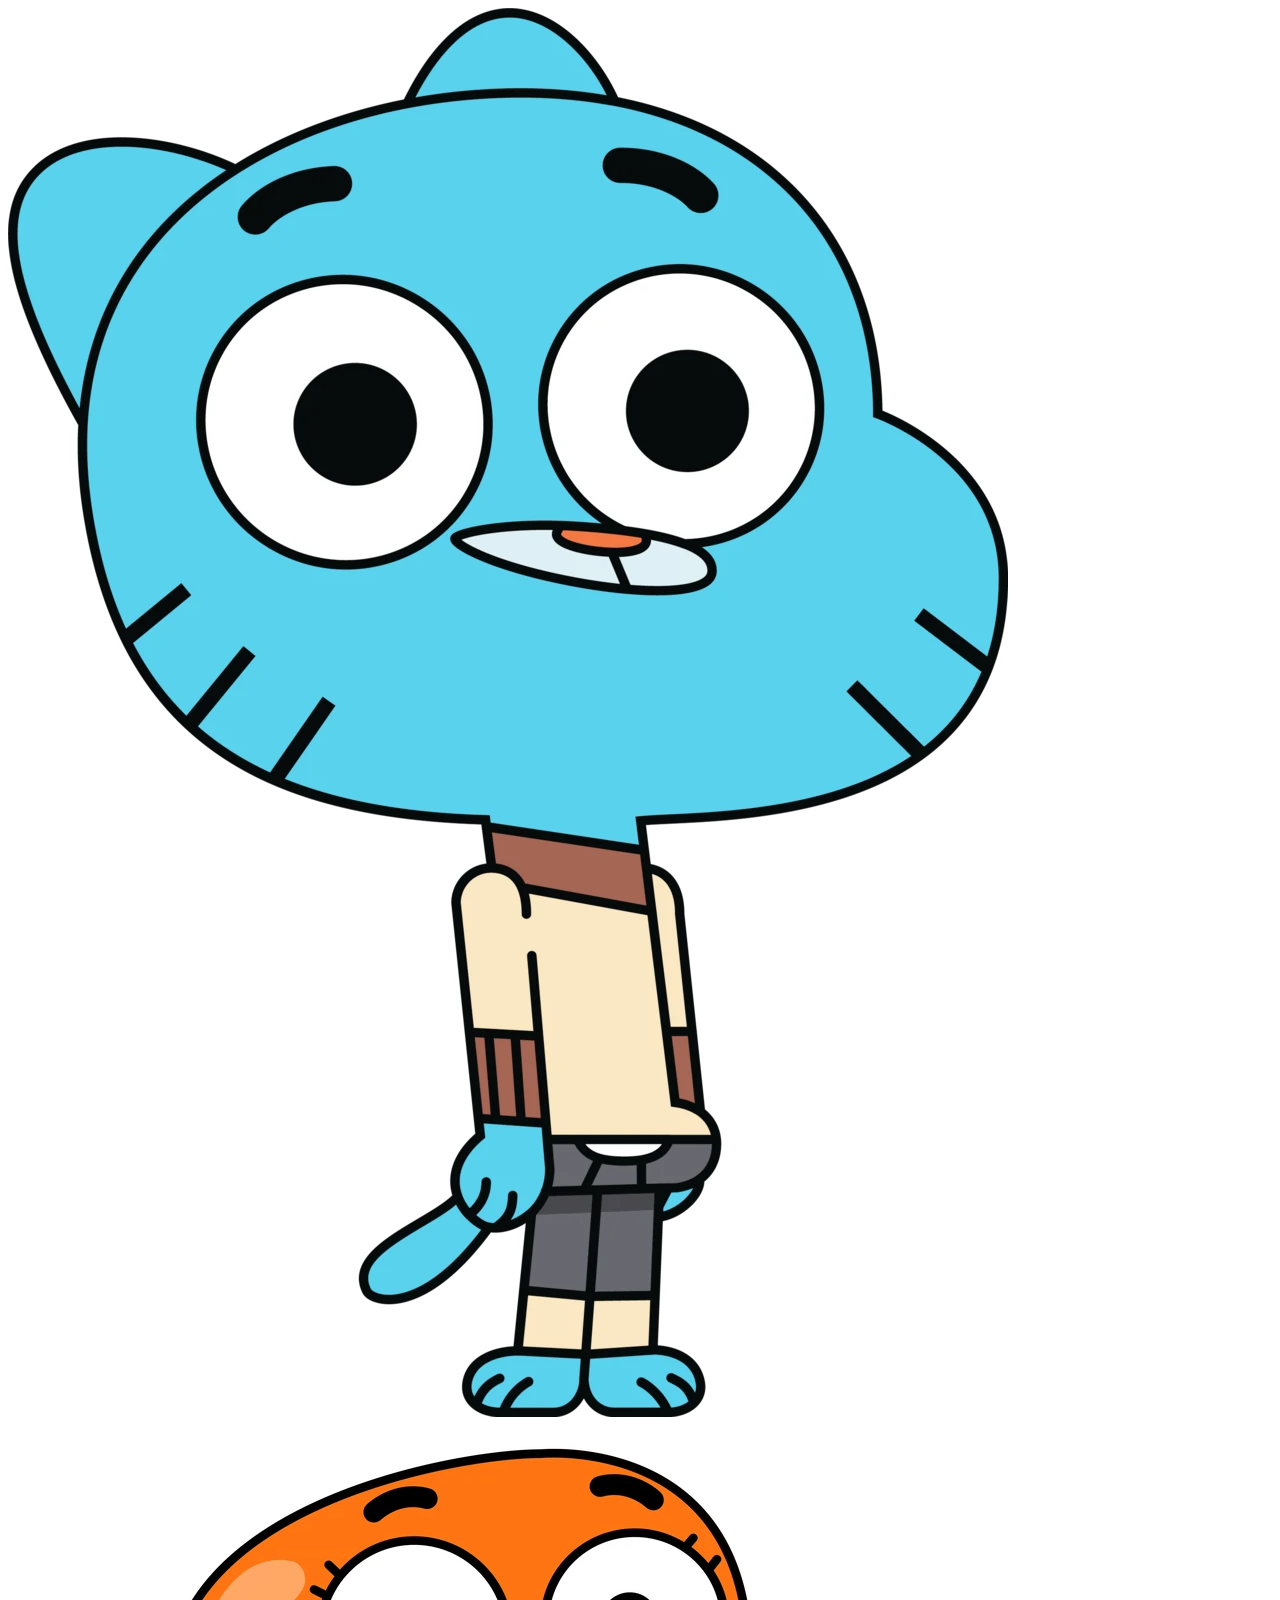
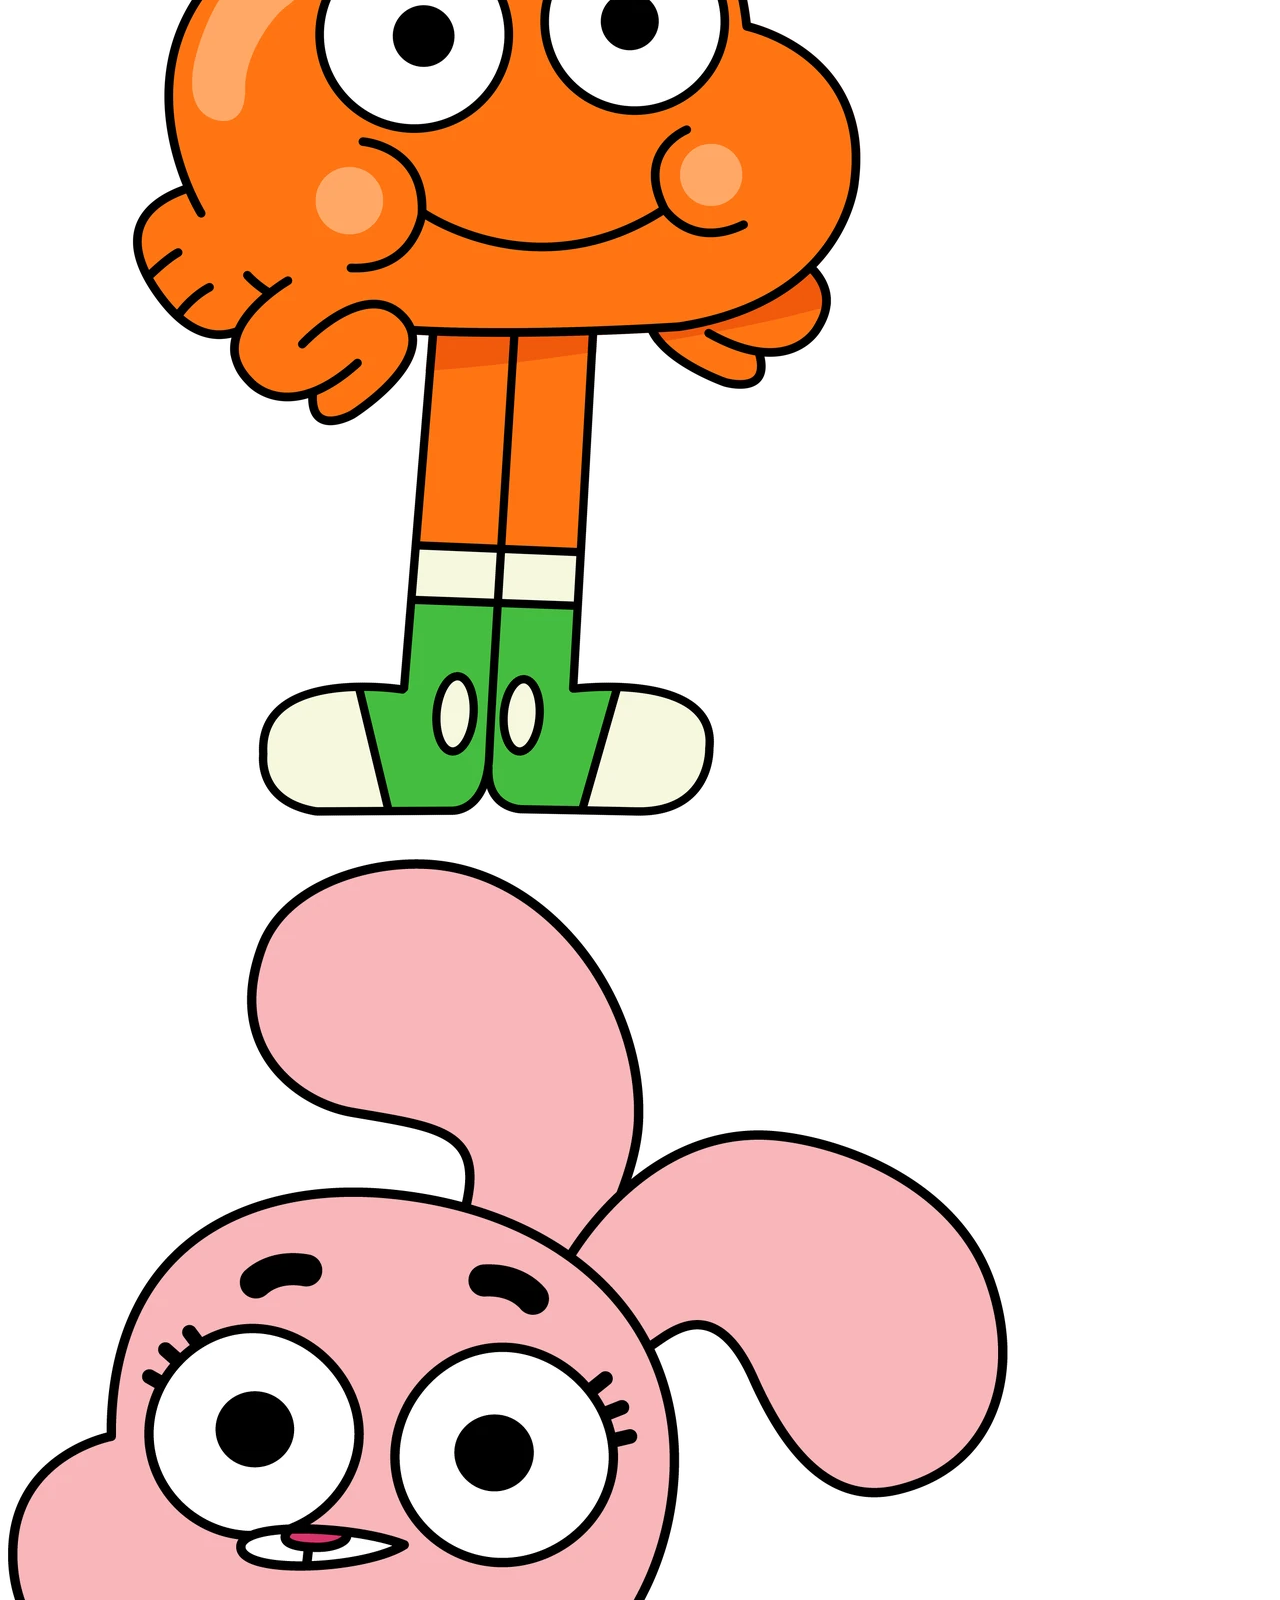
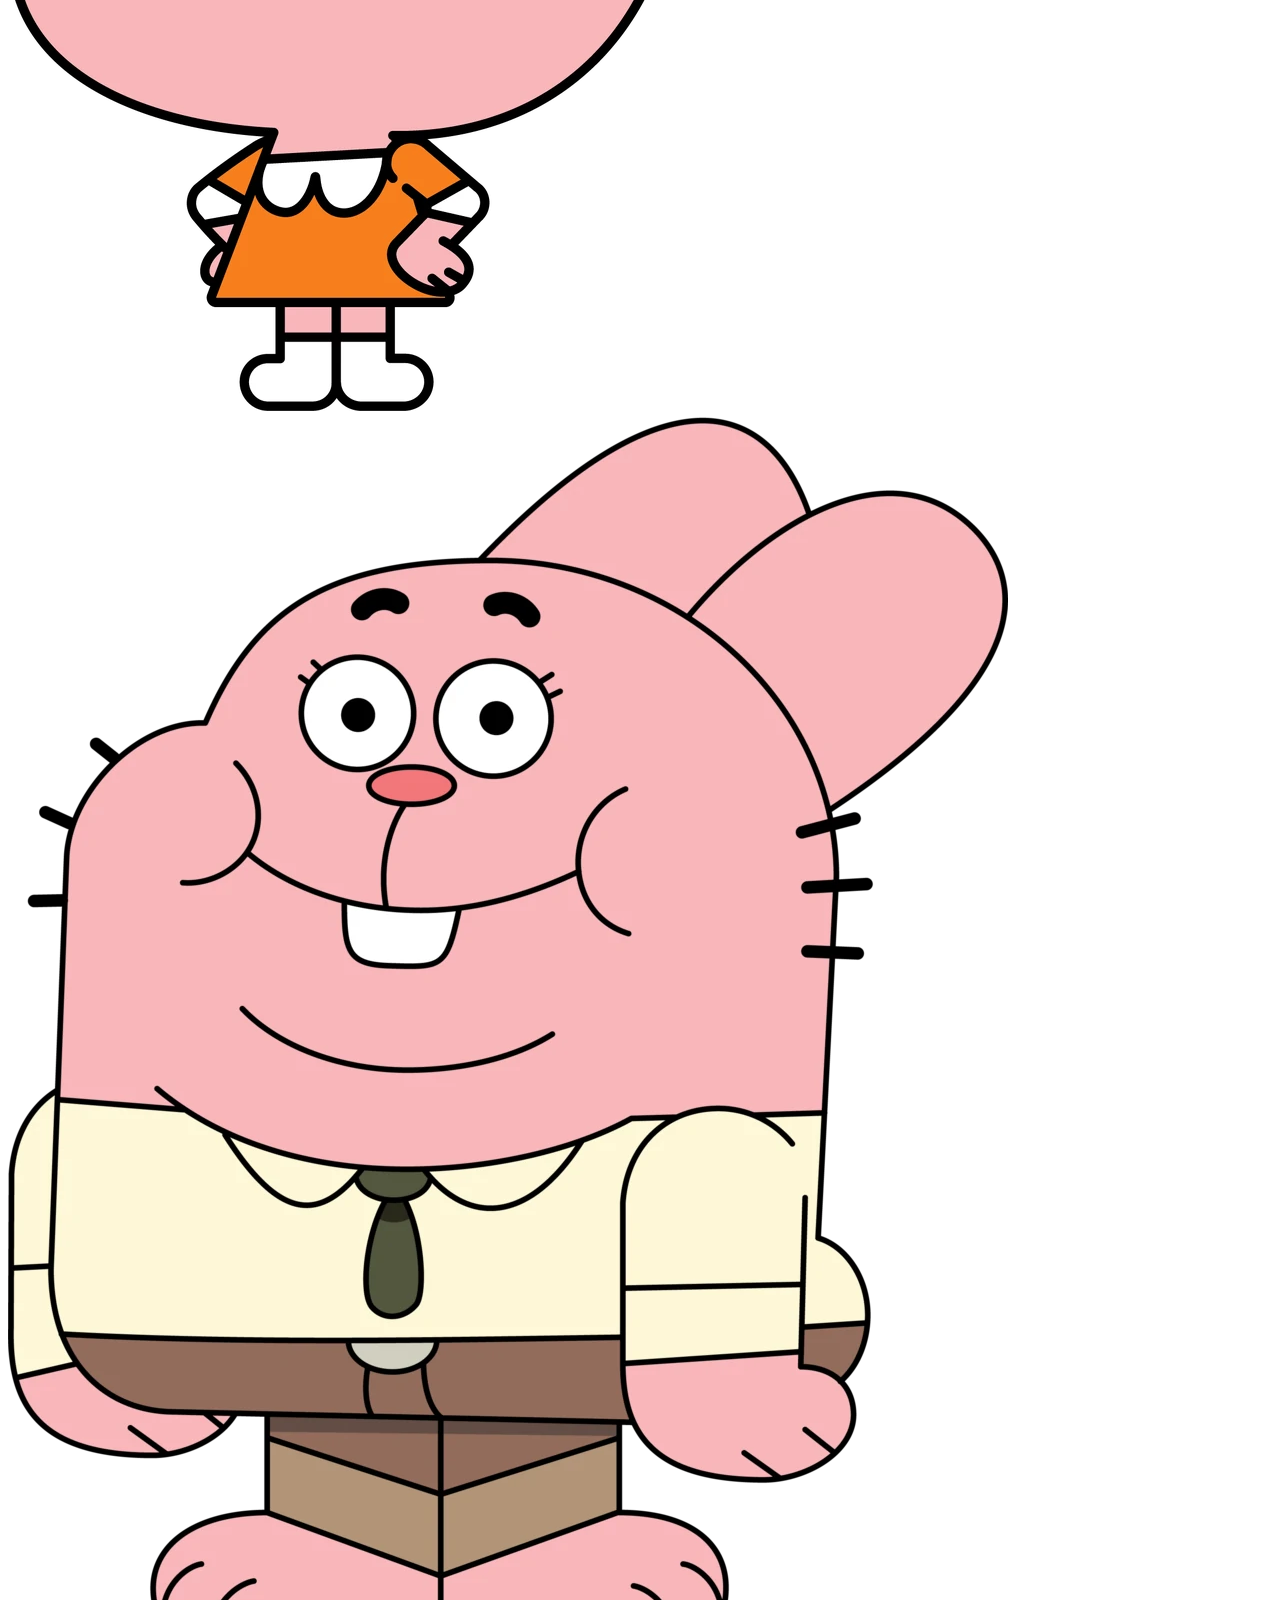
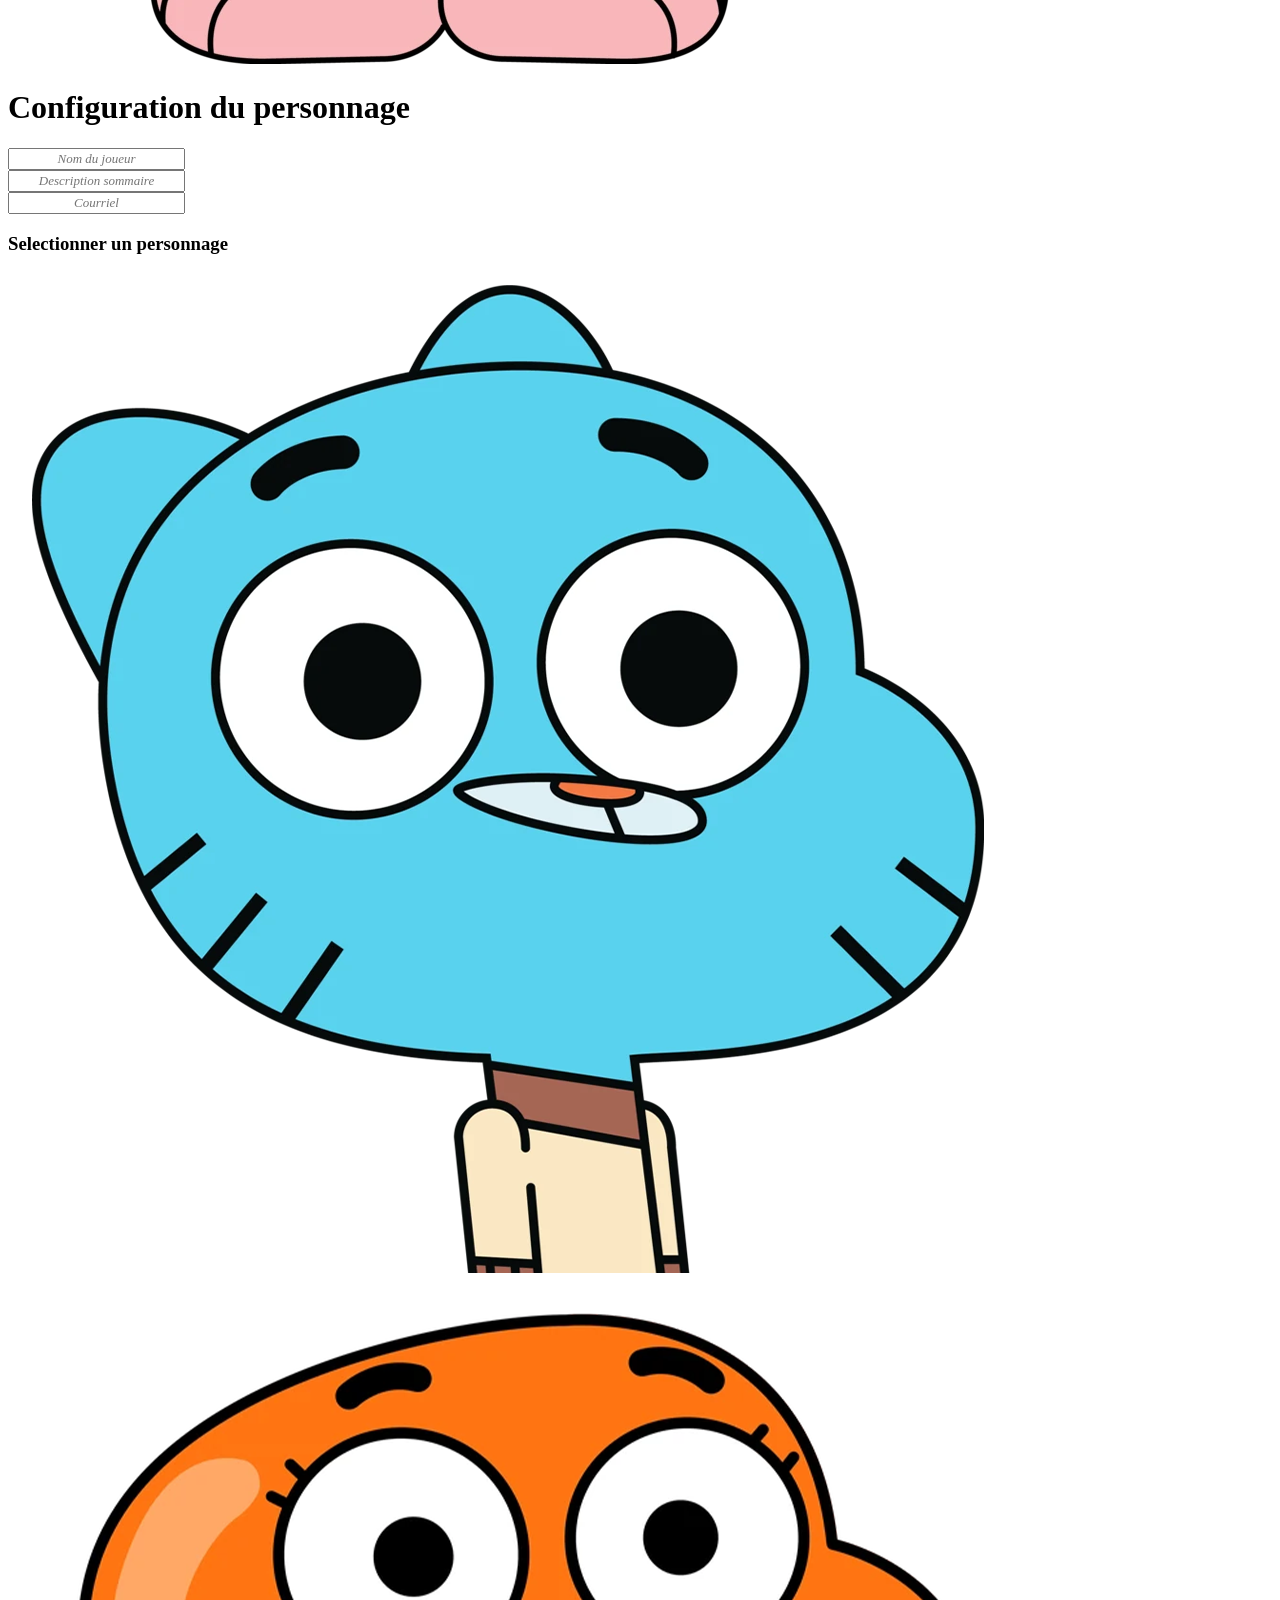
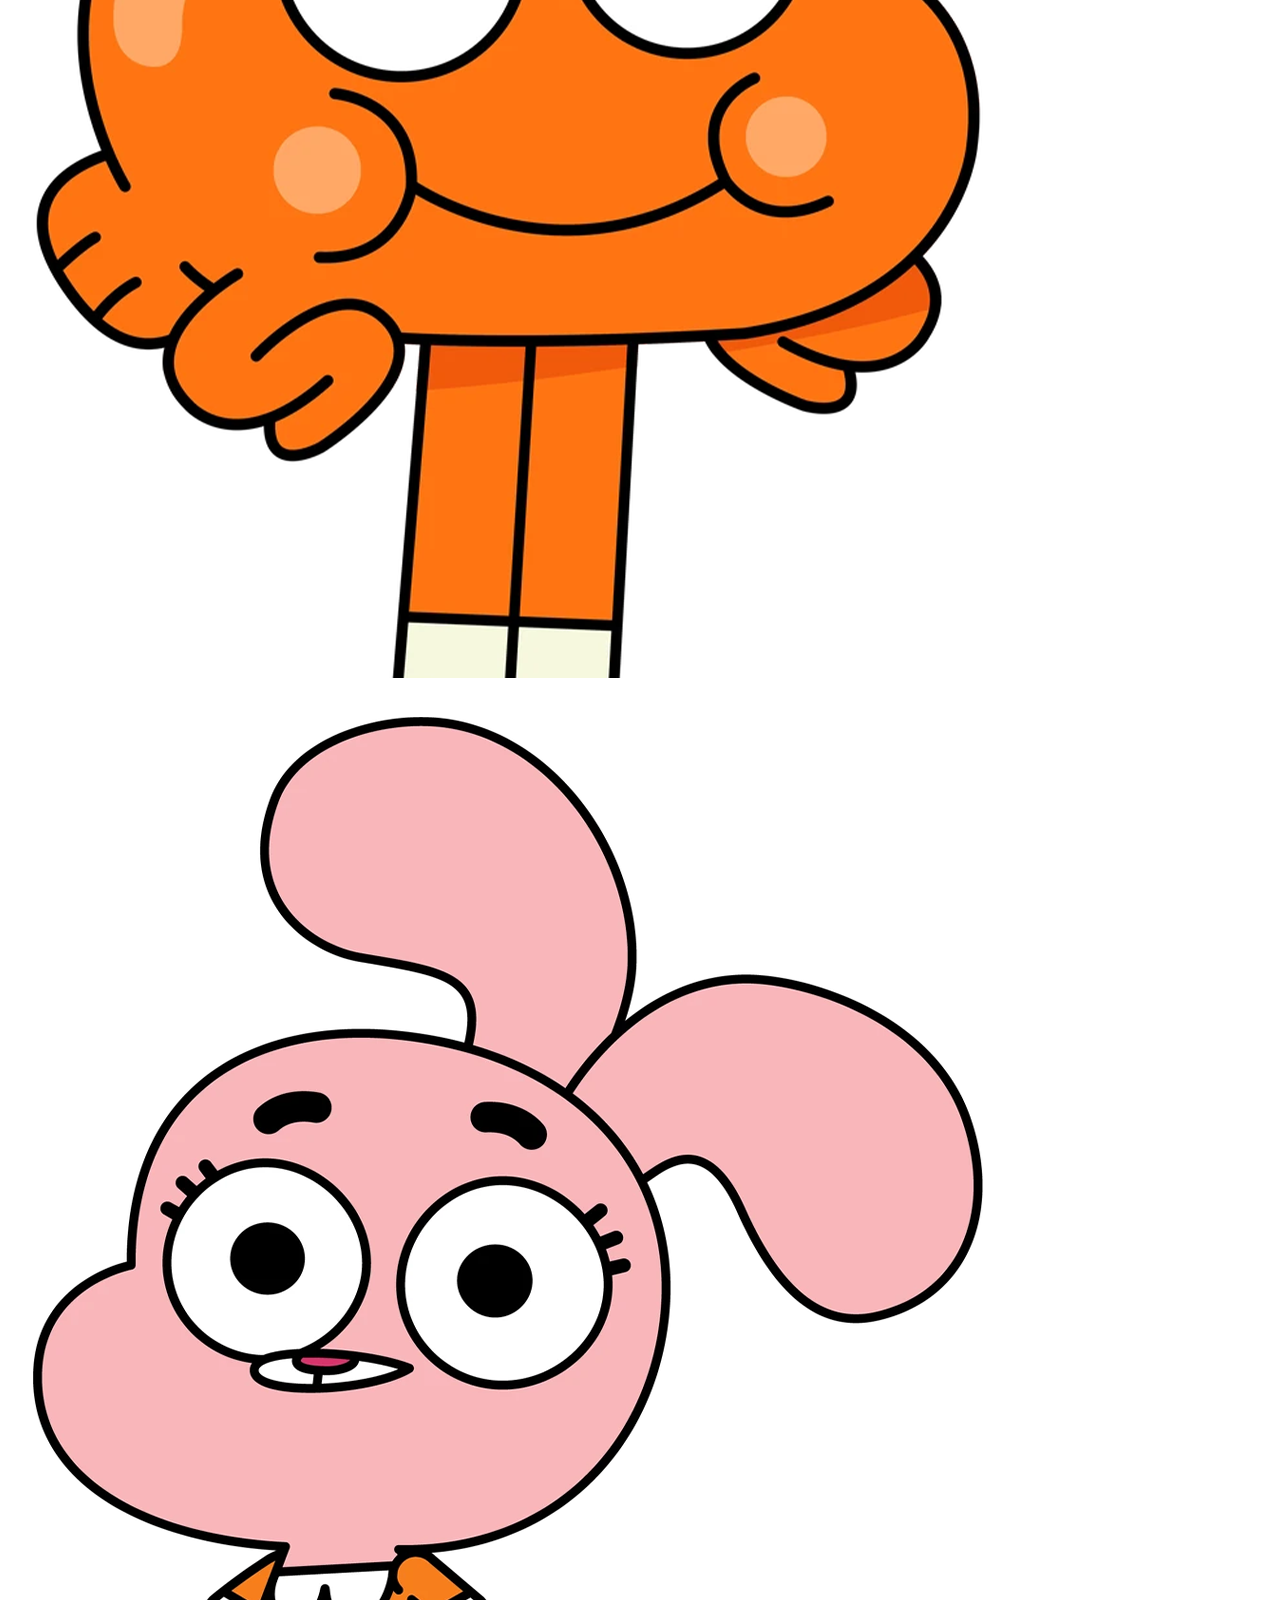
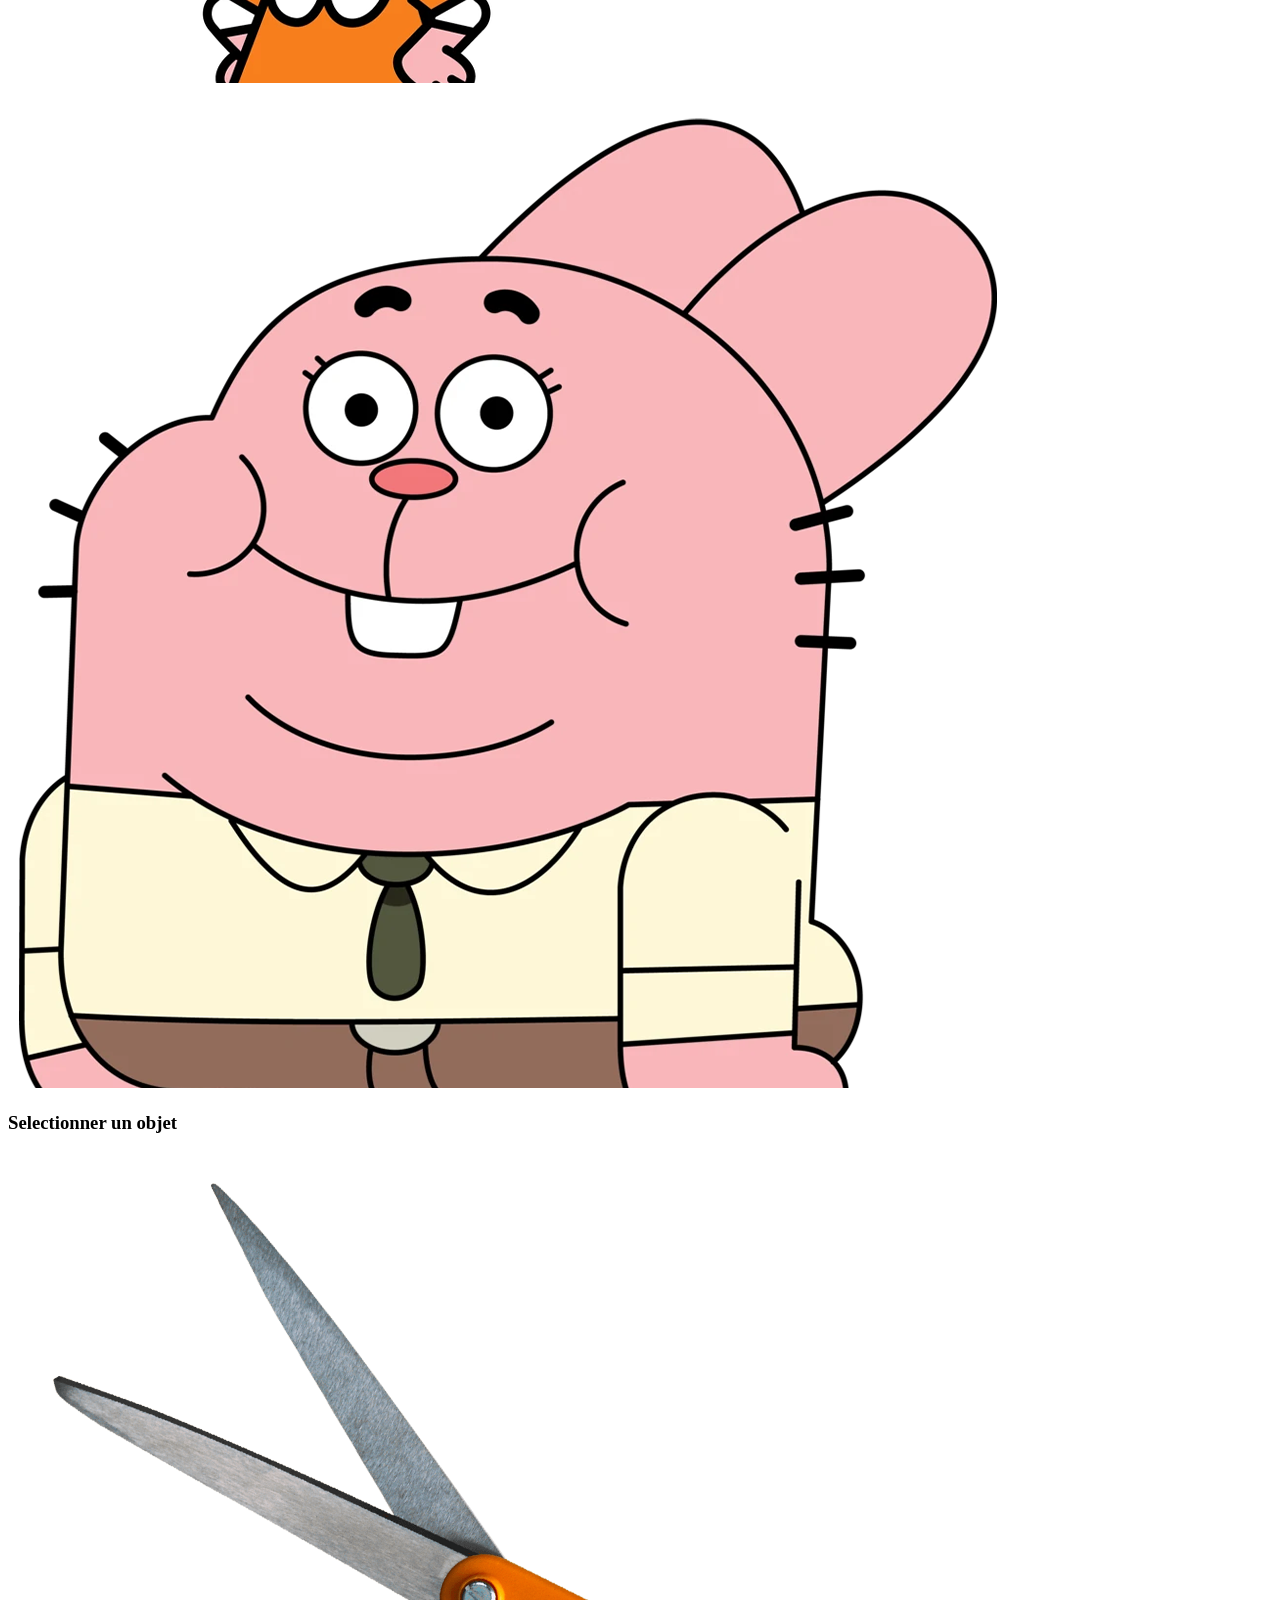
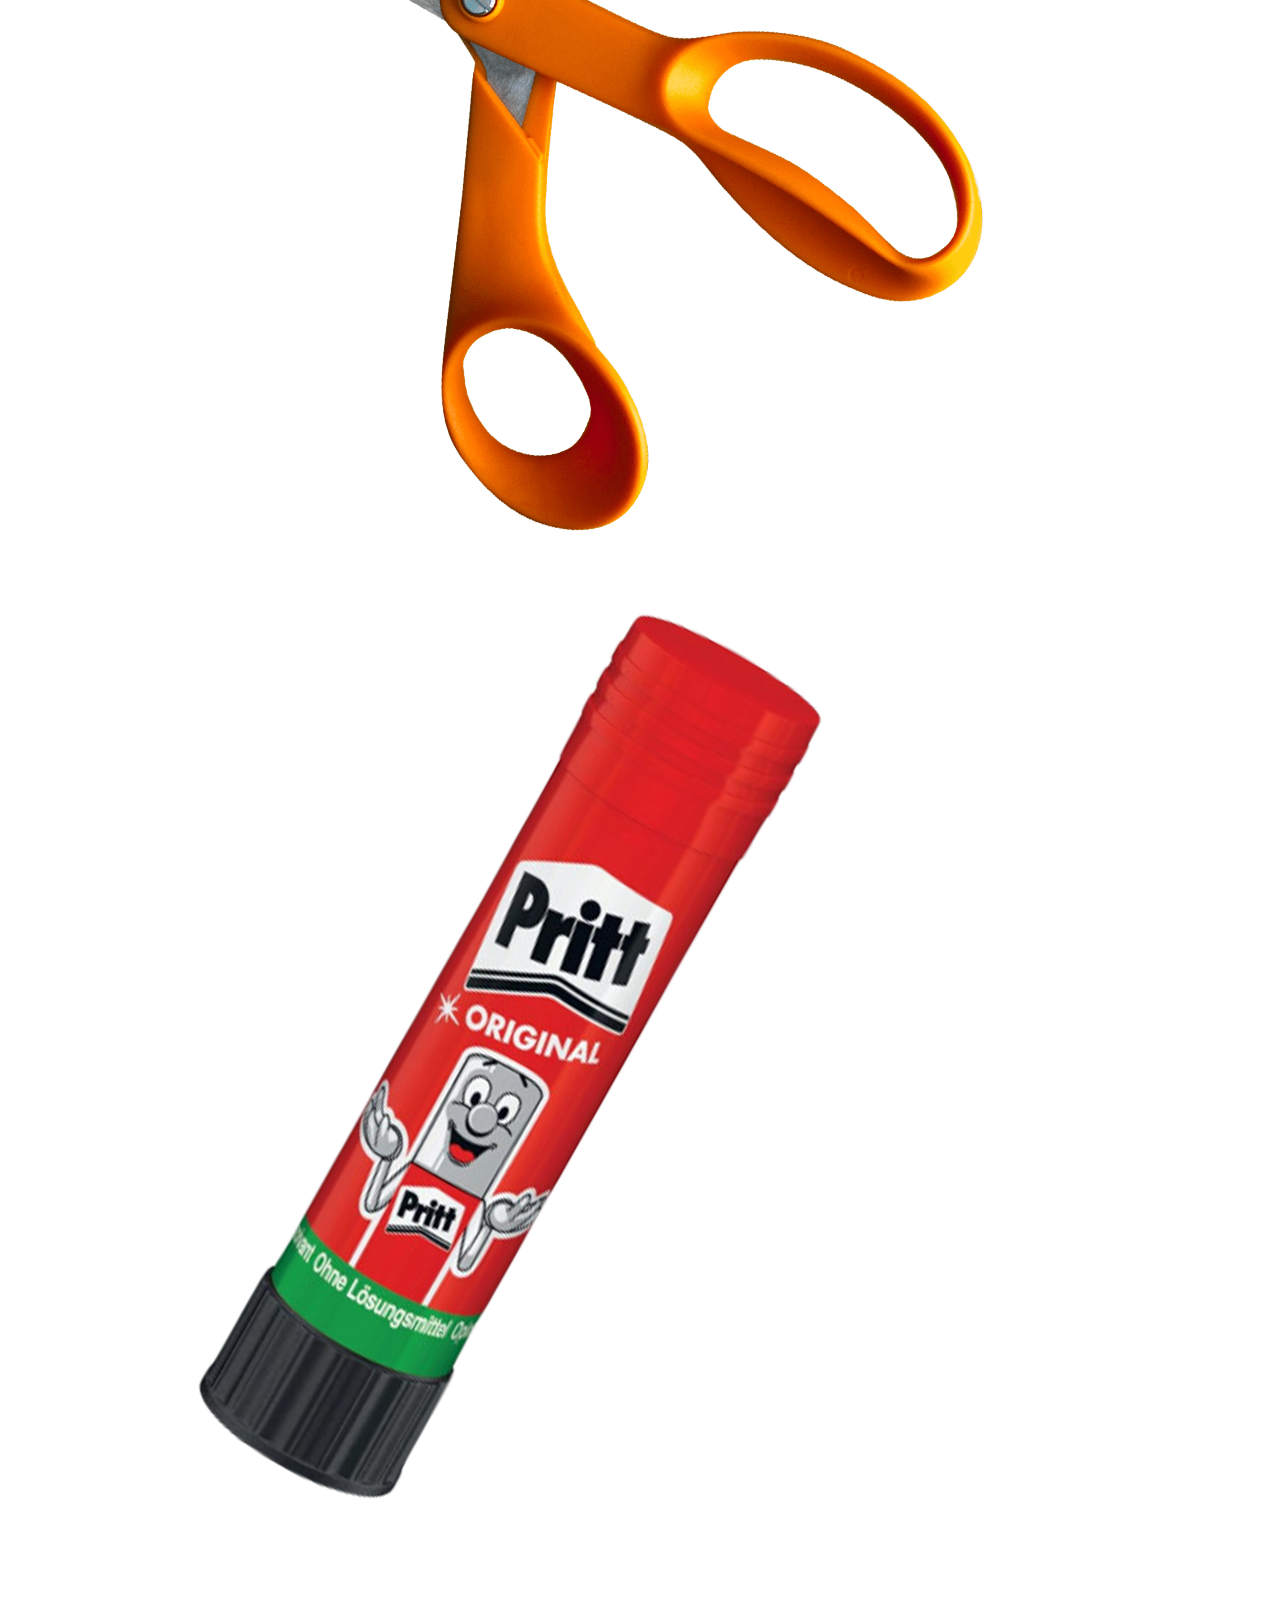
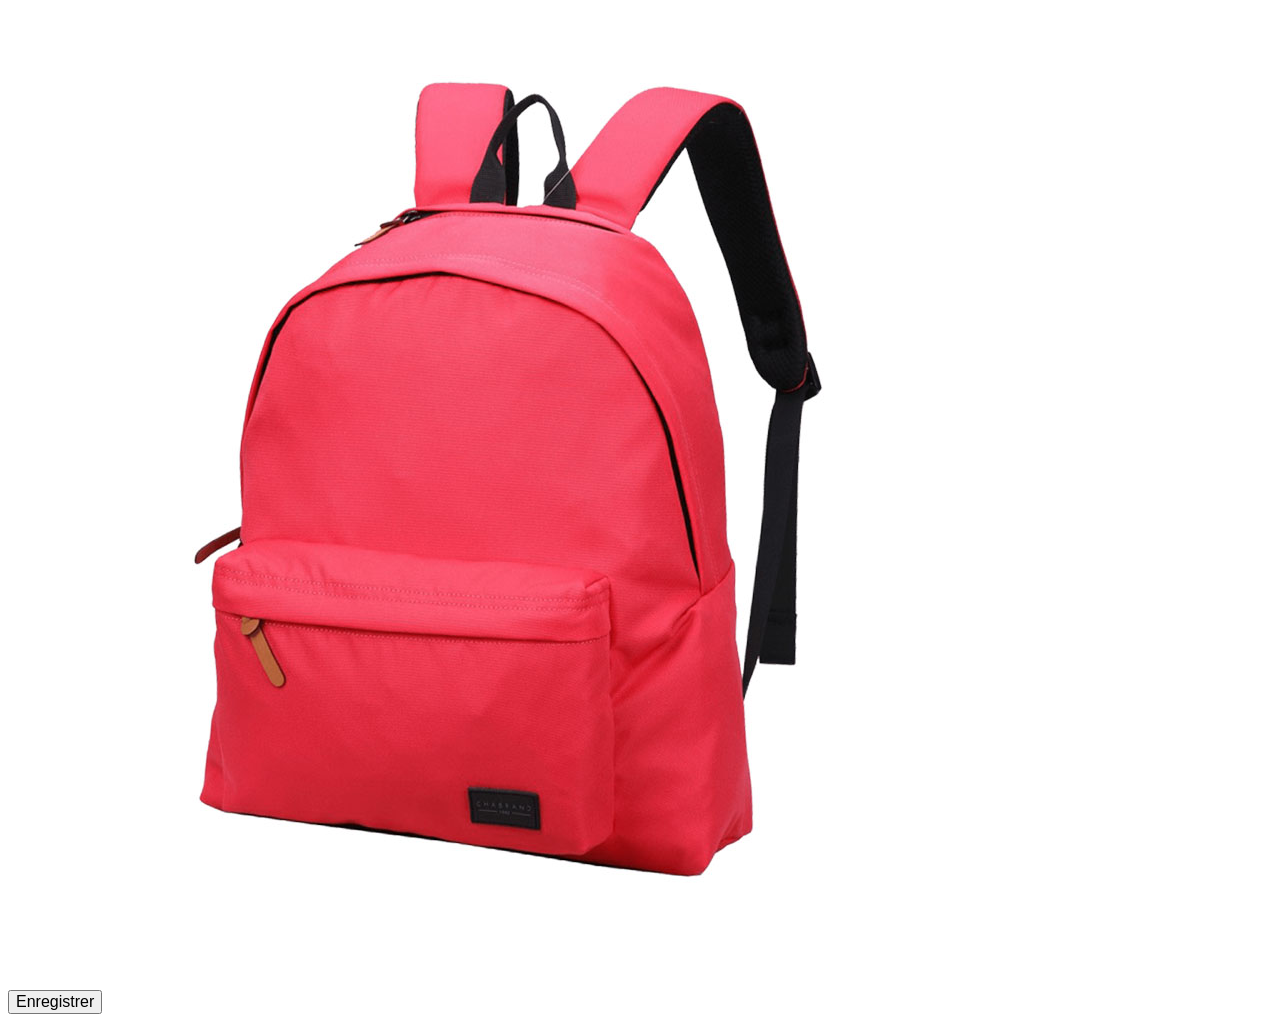
==== commit f0fcee3b: "Finalisation de la page Accueil et regler bug configurateur" ====
--- a/configurateur.html
+++ b/configurateur.html
@@ -13,8 +13,8 @@
 /* HIDE RADIO */
 [type=radio] { 
   position: absolute;
-  opacity: 0;
-  left: 480px;
+  display: none;
+
 }
 
 /* CHECKED STYLES */
@@ -32,6 +32,7 @@
     font-style: italic;
     font-weight:300;
     font-family: Poppins;
+    font-size: small;
   }
 
   h1,h2,h3,h4,h5,h6 {font-family: Poppins;
@@ -117,7 +118,8 @@
 
     </div>
       <br>
-      <button class="w3-button w3-white w3-round-large w3-display-bottomright w3-margin" onclick="Validation()" >Enregistrer</button>
+      <button class="w3-button w3-white w3-round-large w3-display-bottomright w3-margin" onclick="Validation()" type="button">Enregistrer</button>
+
       
     </form>
   
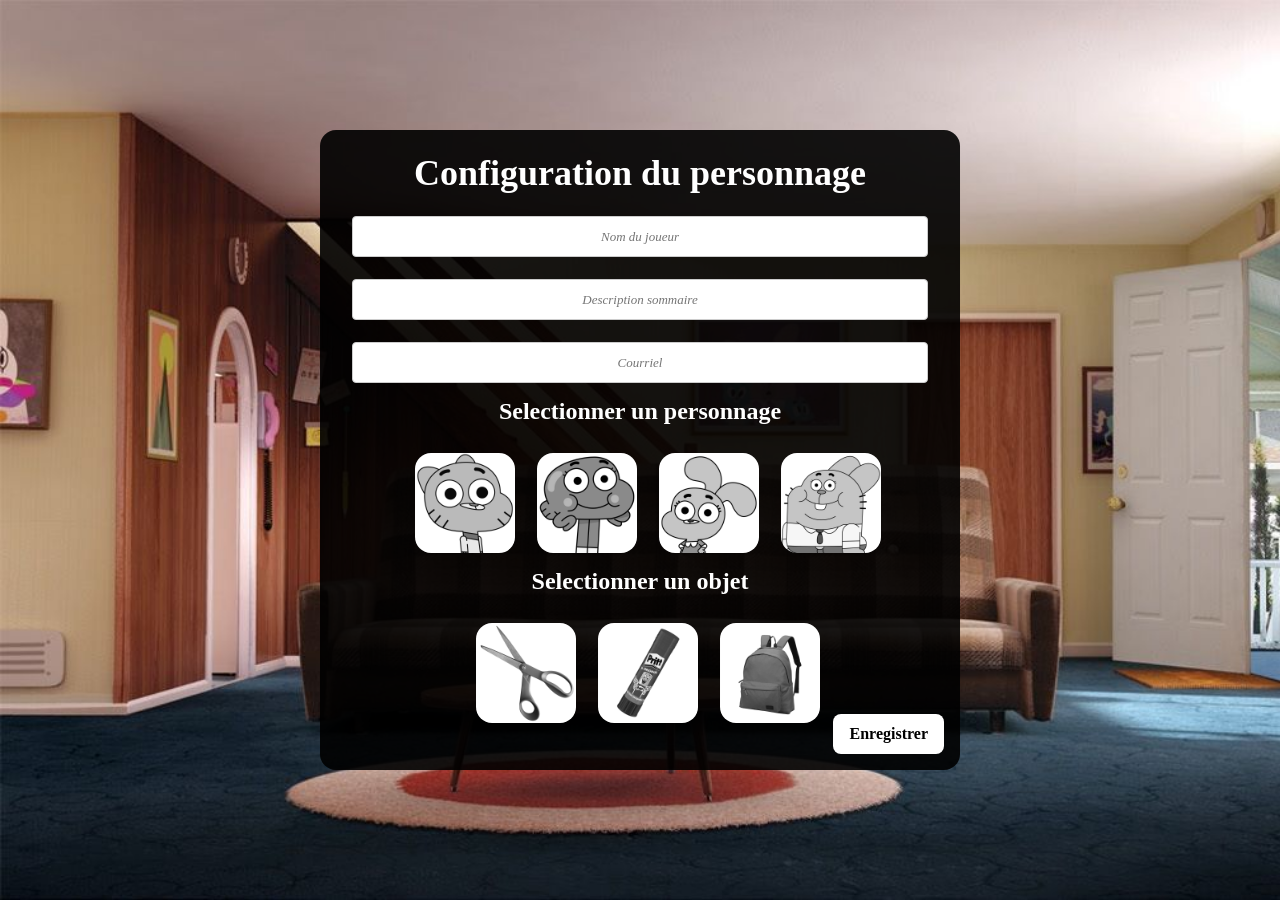
==== commit 22e12831: "Fix CSS links" ====
--- a/configurateur.html
+++ b/configurateur.html
@@ -4,8 +4,8 @@
   <meta charset="UTF-8">
   <meta name="viewport" content="width=device-width, initial-scale=1.0">
   <title>Configurateur</title>
-  <link rel="stylesheet" href="../420-3WE-BB-TP01/CSS/style_configurateur.css">    
-  <link rel="stylesheet" href="../420-3WE-BB-TP01/CSS/w3_library.css">
+  <link rel="stylesheet" href="CSS/style_configurateur.css">    
+  <link rel="stylesheet" href="CSS/w3_library.css">
   <script src="Javascript/JS_configurateur.js"></script>
   
 </head>
@@ -75,22 +75,22 @@
      
       <div >     
         <label>
-        <input onclick="Selectionner()" type="radio" name="personnage" value="Gumball" required>
+        <input onclick="SelectionnerPersonnage()" type="radio" name="personnage" value="Gumball" required>
         <img src="Images/Gumball_logo.png" class="w3-grayscale-max w3-light-grey w3-round-xlarge w3-margin-left Img" alt="Gumball">
       </label>
 
       <label>
-        <input onclick="Selectionner()" id="Darwin" type="radio" name="personnage" value="Darwin" required>
+        <input onclick="SelectionnerPersonnage()" id="Darwin" type="radio" name="personnage" value="Darwin" required>
         <img src="Images/Darwin_logo.png" class="w3-grayscale-max w3-light-grey w3-round-xlarge w3-margin-left Img" alt="Darwin">
       </label>
 
       <label>
-        <input onclick="Selectionner()" id="Anais" type="radio" name="personnage" value="Anais" required>
+        <input onclick="SelectionnerPersonnage()" id="Anais" type="radio" name="personnage" value="Anais" required>
         <img src="Images/Anais_logo.png" class="w3-grayscale-max w3-light-grey w3-round-xlarge w3-margin-left Img" alt="Anais">
       </label>
 
       <label>
-        <input onclick="Selectionner()" id="Richard" type="radio" name="personnage" value="Richard" required>
+        <input onclick="SelectionnerPersonnage()" id="Richard" type="radio" name="personnage" value="Richard" required>
         <img src="Images/Richard_logo.png" class="w3-grayscale-max w3-light-grey w3-round-xlarge w3-margin-left Img" alt="Richard">
       </label>
 
@@ -102,17 +102,17 @@
       <div>
 
         <label>
-          <input type="radio" name="Objet" value="Ciseau" required>
+          <input onclick="SelectionnerObjet()" type="radio" name="Objet" value="Ciseau" required>
           <img src="Images/Ciseau.png" class="w3-grayscale-max w3-light-grey w3-round-xlarge w3-margin-left Img" alt="Ciseau">
         </label>
 
         <label>
-          <input type="radio" name="Objet" value="BatonDeColle" required>
+          <input onclick="SelectionnerObjet()" type="radio" name="Objet" value="BatonDeColle" required>
           <img src="Images/BatonDeColle.png" class="w3-grayscale-max w3-light-grey w3-round-xlarge w3-margin-left Img" alt="BatonDeColle">
         </label>
 
         <label>
-          <input type="radio" name="Objet" value="SacADos" required>
+          <input onclick="SelectionnerObjet()" type="radio" name="Objet" value="SacADos" required>
           <img src="Images/SacADos.jpg" class="w3-grayscale-max w3-light-grey w3-round-xlarge w3-margin-left Img" alt="SacADos">
         </label>
 
@@ -127,4 +127,4 @@
   </div>
 
 </body>
-</html>+</html>
--- a/CSS/style_configurateur.css
+++ b/CSS/style_configurateur.css
@@ -0,0 +1,53 @@
+@import url('https://fonts.googleapis.com/css2?family=Poppins:wght@100;200;300;400;500;600;700;800;900&display=swap');
+
+body {
+    background-image: url('../Images/Salon.jpg');
+    background-repeat: no-repeat;
+    background-attachment: fixed;  
+    background-size: cover;
+
+  }
+
+.Img{
+    width: 100px;
+  }
+  .Img:hover{
+    filter: grayscale(0);
+    cursor: pointer;
+  }
+
+  .Background{
+    background: rgba(0, 0, 0, 0.9);
+  }
+  
+#Gumball{ 
+width: 20%;
+position: absolute;
+top: 380px;
+left: 40px;
+opacity: 0%;
+}
+
+#Darwin{ 
+  width: 25%;
+  position: absolute;
+  top: 450px;
+  left: 0px;
+  opacity: 0%;
+  }
+
+#Anais{ 
+  width: 20%;
+  position: absolute;
+  top: 450px;
+  right: 40px;
+  opacity: 0%;
+  }
+
+#Richard{ 
+  width: 23%;
+  position: absolute;
+  top: 350px;
+  right: 30px;
+  opacity: 0%;
+  }
